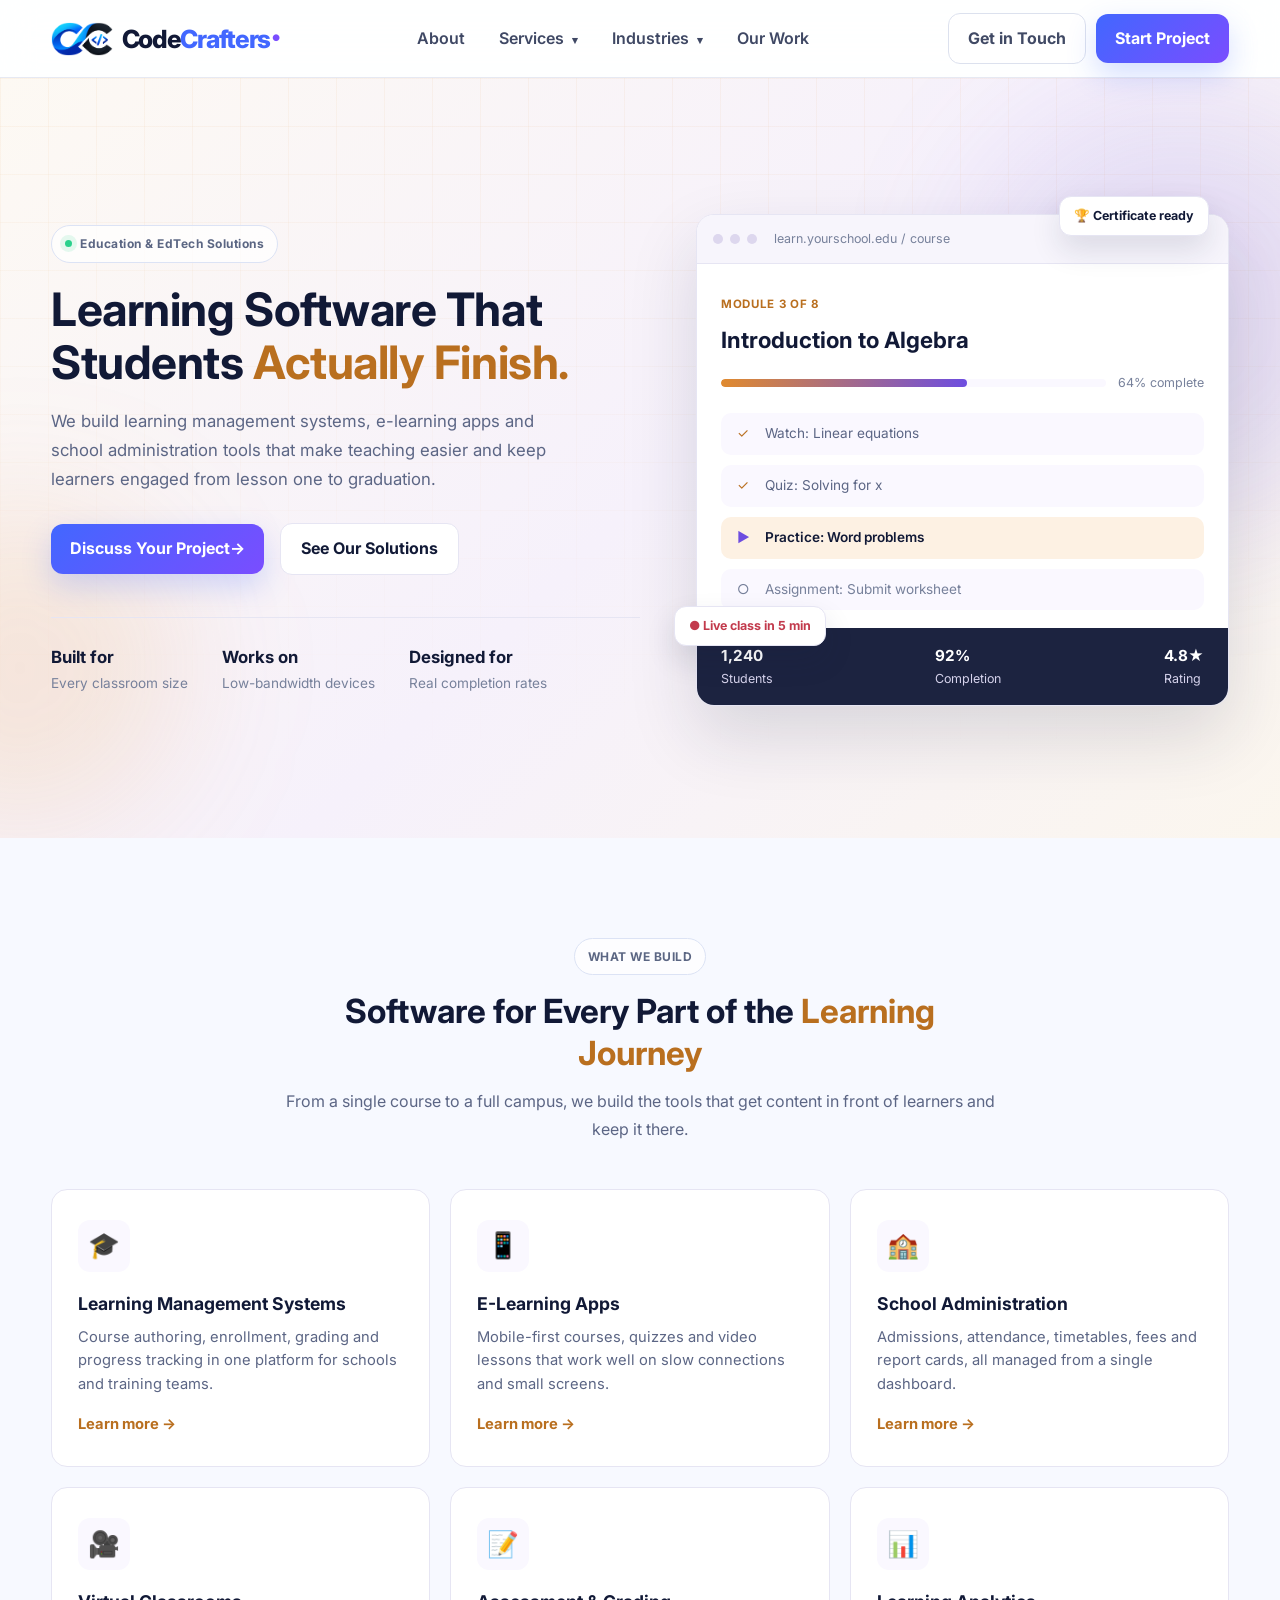
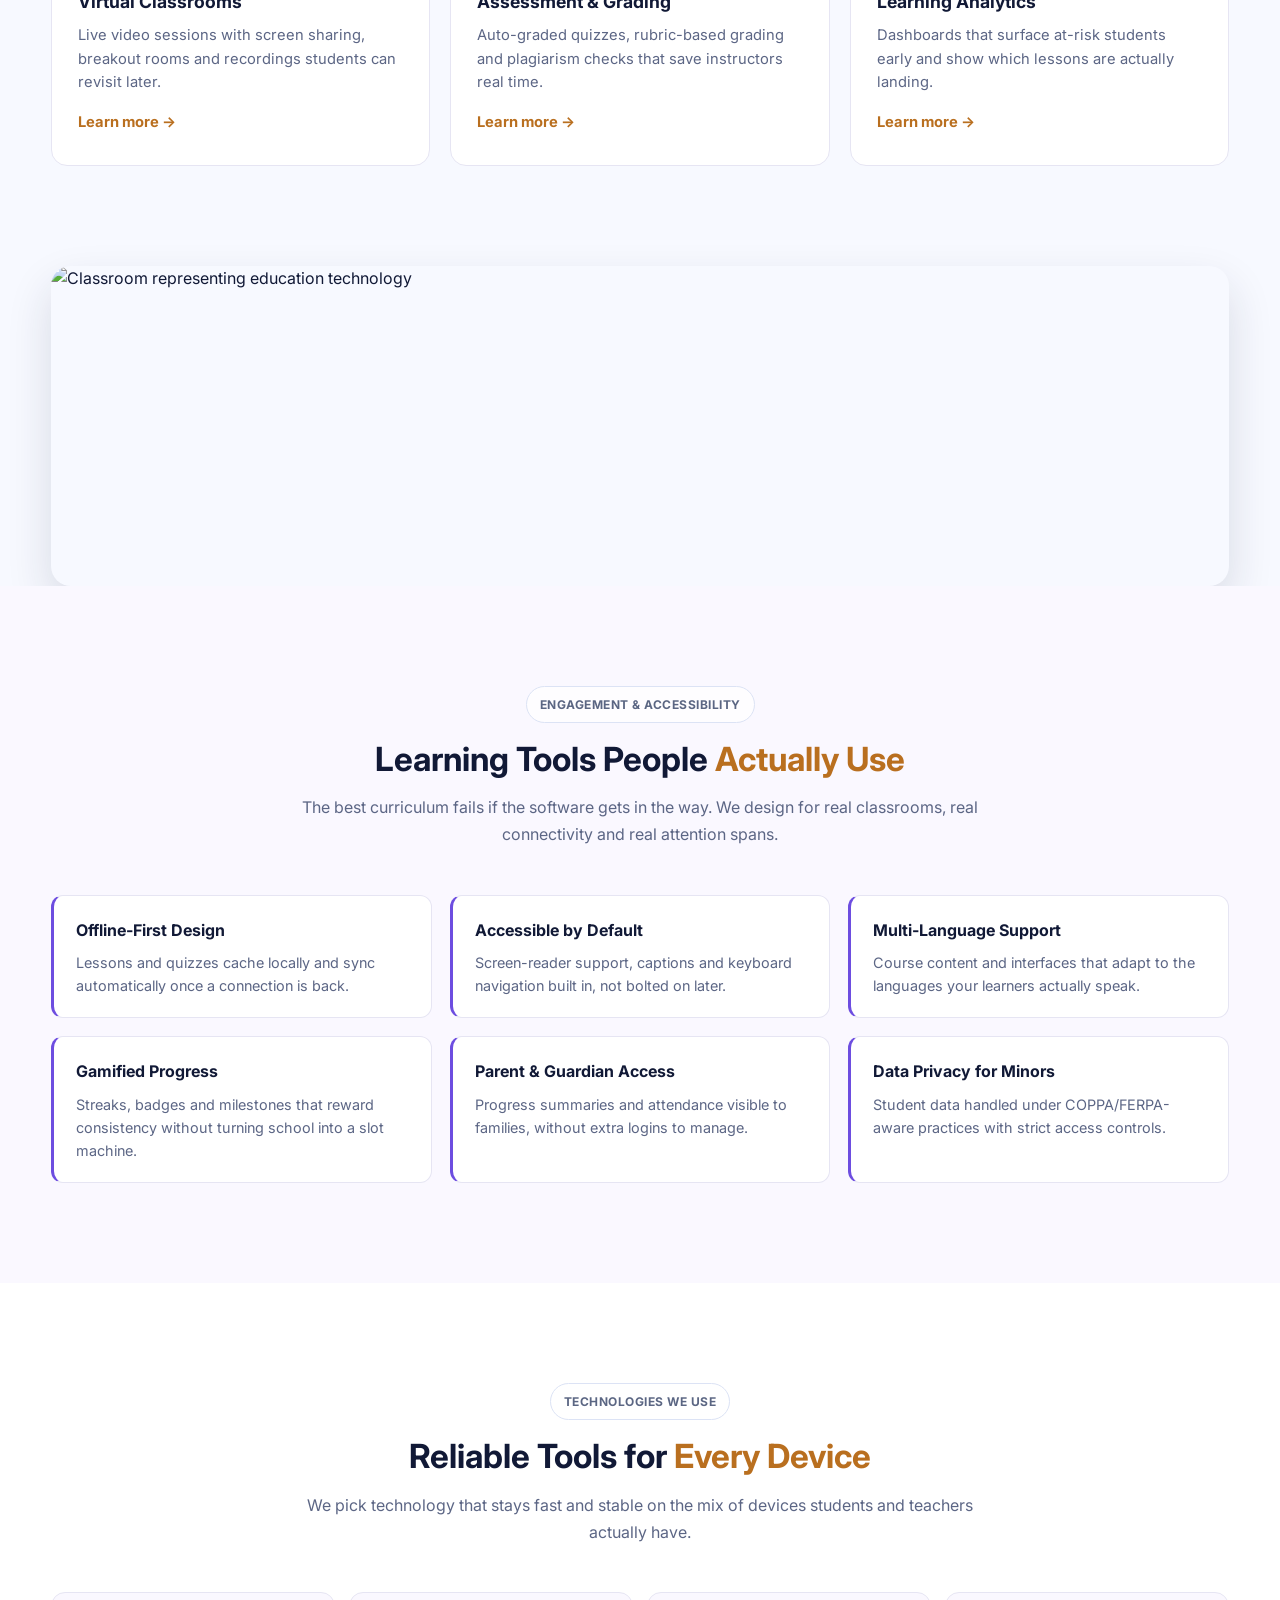
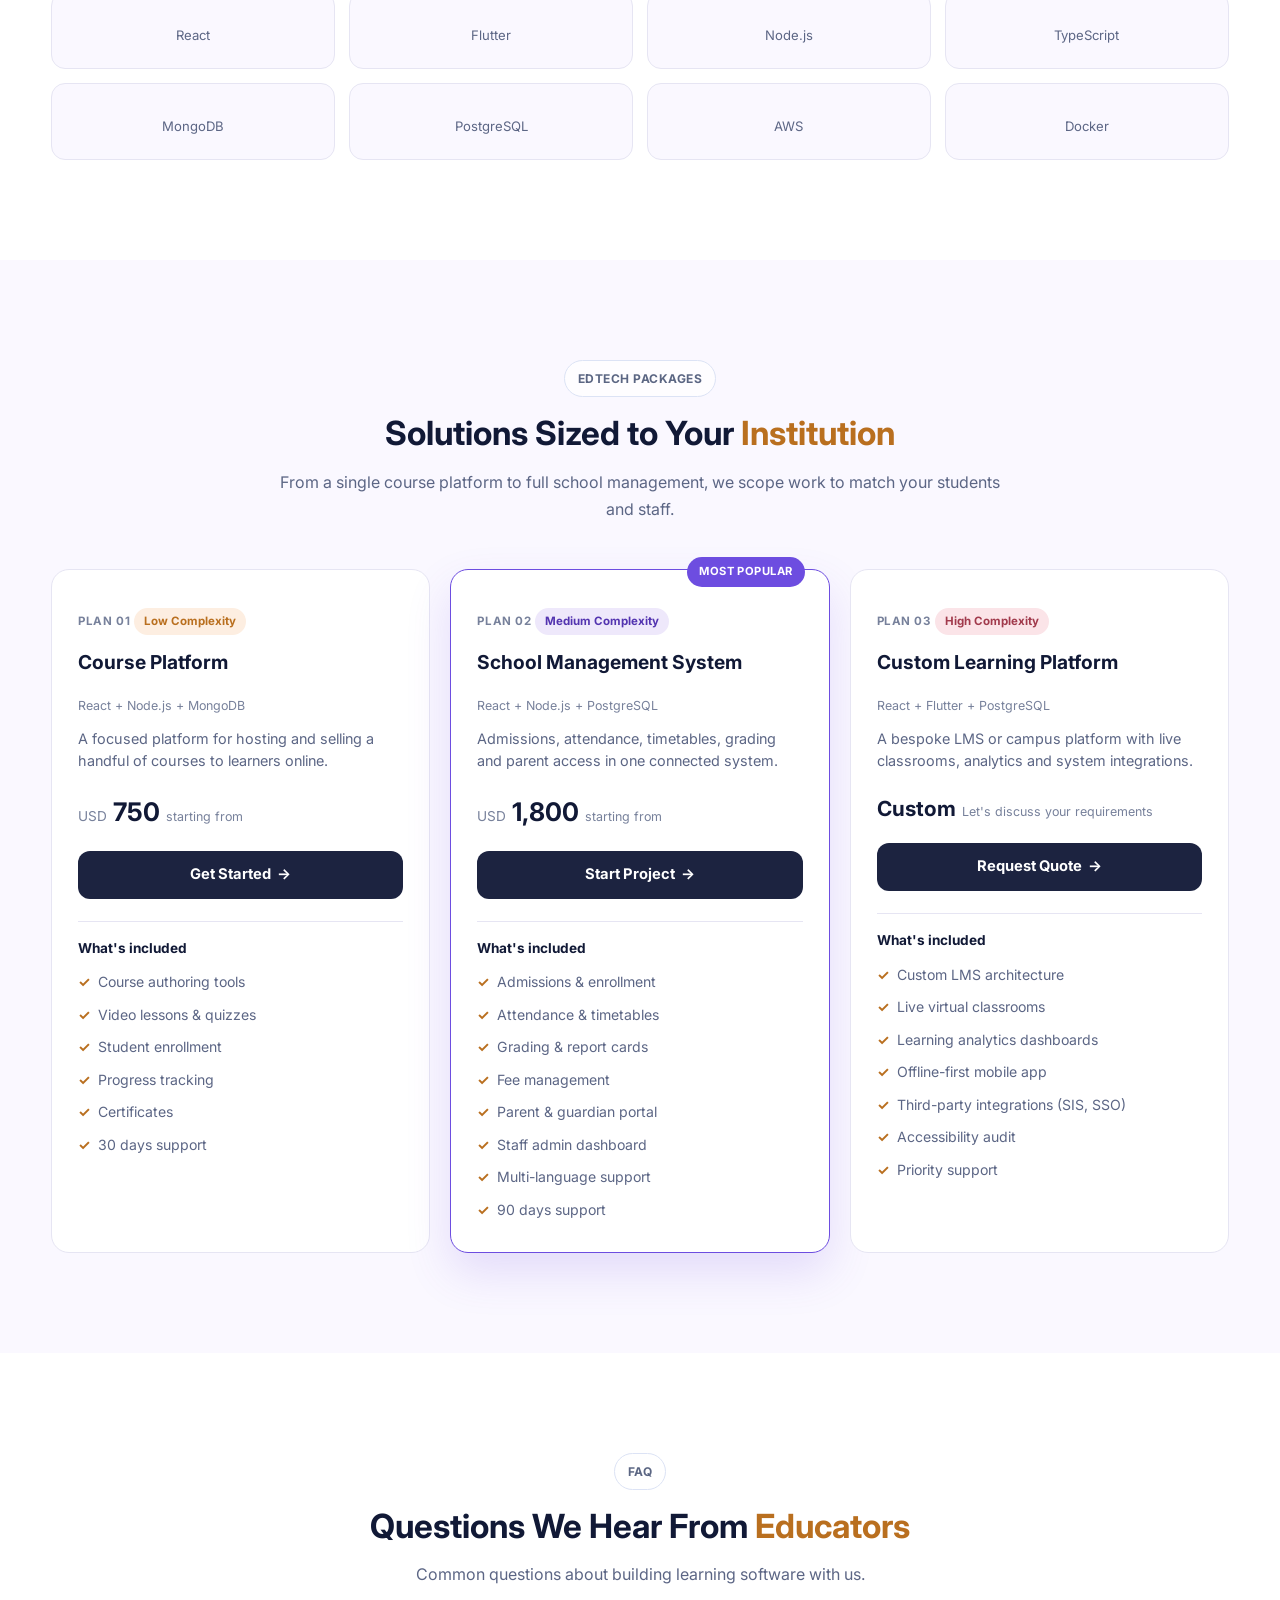
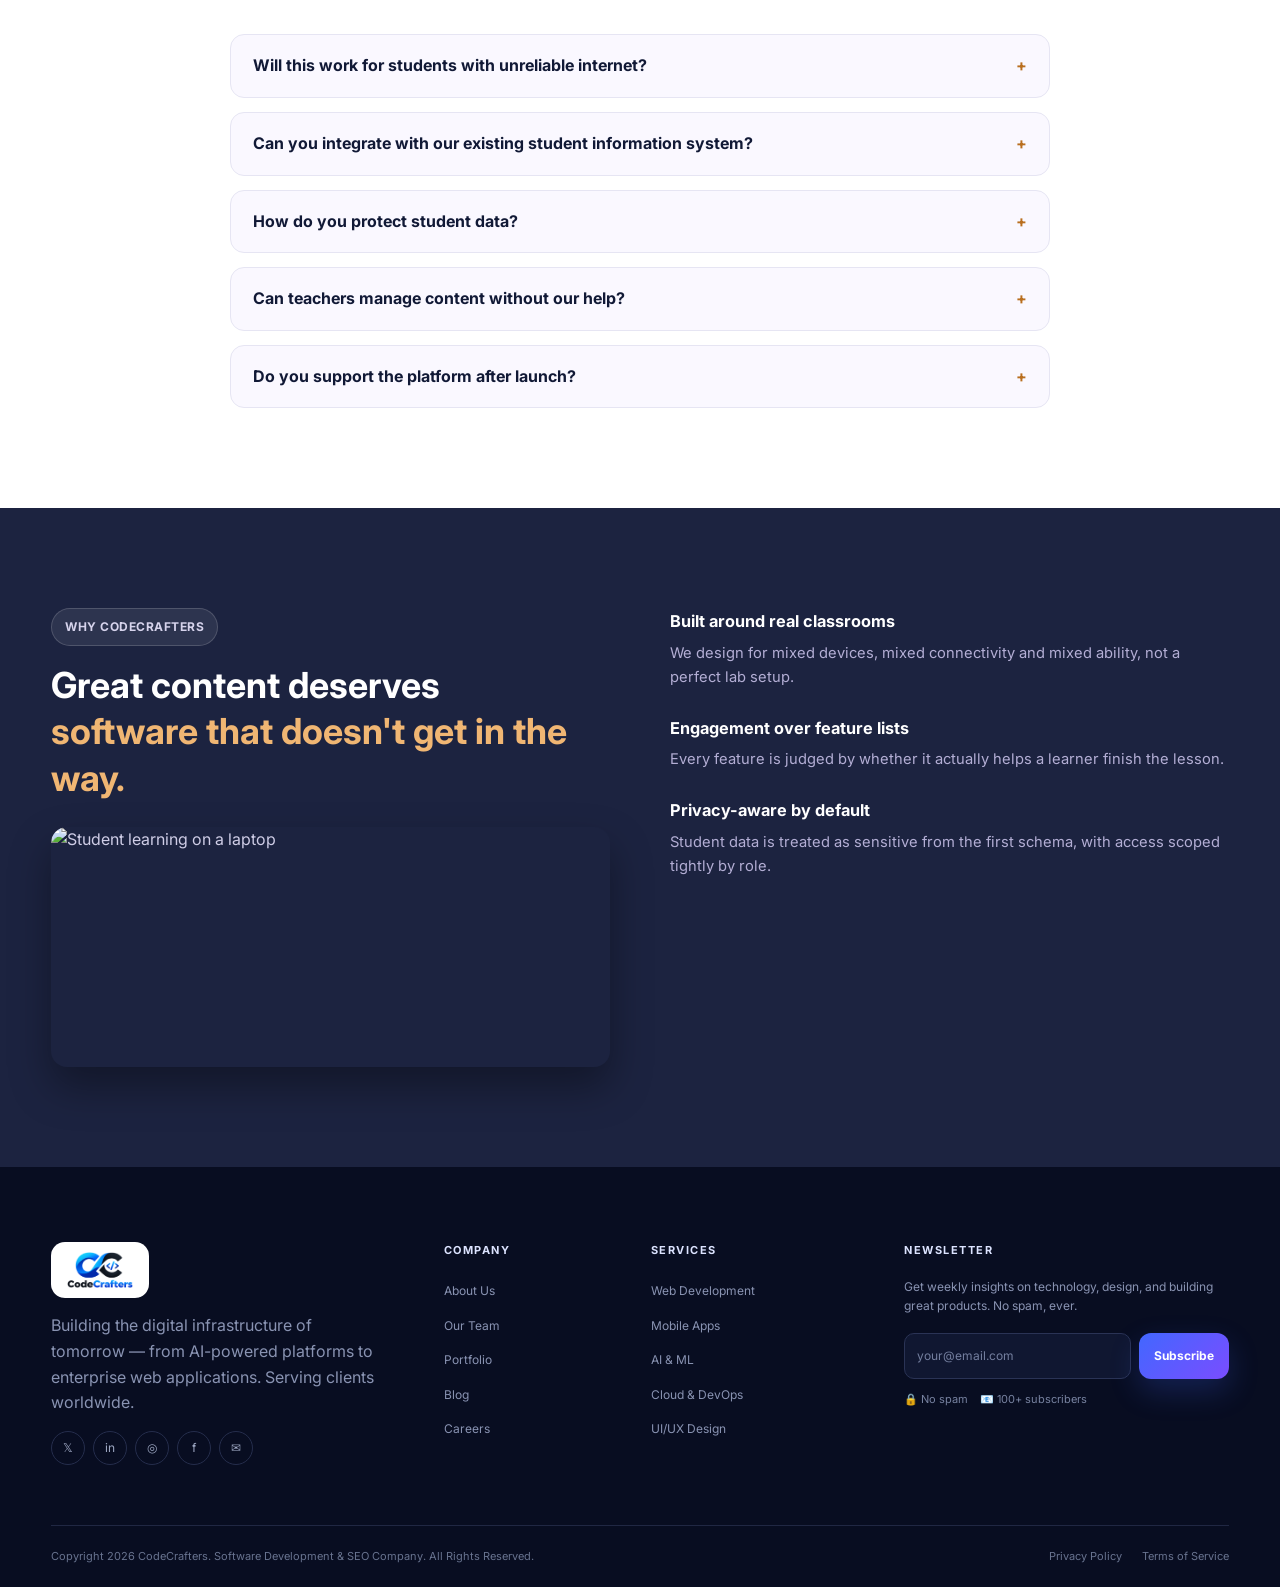
==== education.html @ 1715e545 "Initialize Project" ====
<!DOCTYPE html>
<html lang="en">
<head>
    <meta charset="UTF-8">
    <meta name="viewport" content="width=device-width, initial-scale=1.0">
    <meta name="description" content="EdTech and education software development — learning management systems, e-learning apps and school administration software.">
    <meta name="keywords" content="EdTech software development, e-learning app development, learning management system, school management software, virtual classroom software">
    <meta name="robots" content="index, follow, max-snippet:-1, max-image-preview:large, max-video-preview:-1">
    <link rel="canonical" href="https://codecrafters.gt.tc/education.html">
    <meta property="og:type" content="website">
    <meta property="og:site_name" content="CodeCrafters">
    <meta property="og:locale" content="en_US">
    <meta property="og:title" content="EdTech & Education Software Solutions | CodeCrafters">
    <meta property="og:description" content="EdTech and education software development — learning management systems, e-learning apps and school administration software.">
    <meta property="og:url" content="https://codecrafters.gt.tc/education.html">
    <meta property="og:image" content="https://codecrafters.gt.tc/img/logo.png">
    <meta name="twitter:card" content="summary_large_image">
    <meta name="twitter:title" content="EdTech & Education Software Solutions | CodeCrafters">
    <meta name="twitter:description" content="EdTech and education software development — learning management systems, e-learning apps and school administration software.">
    <meta name="twitter:image" content="https://codecrafters.gt.tc/img/logo.png">
    <title>EdTech & Education Software Solutions | CodeCrafters</title>
    <link rel="icon" type="image/png" href="img/favicon-32.png" sizes="32x32">
    <link rel="apple-touch-icon" href="img/favicon-192.png">
    <link rel="stylesheet" href="css/style.css">
    <link rel="stylesheet" href="css/education.css">
    <link rel="stylesheet" href="https://cdn.jsdelivr.net/npm/devicon@2.16.0/devicon.min.css">
    <script type="application/ld+json">
{
  "@context": "https://schema.org",
  "@type": "ProfessionalService",
  "@id": "https://codecrafters.gt.tc/#organization",
  "name": "CodeCrafters",
  "url": "https://codecrafters.gt.tc/",
  "logo": "https://codecrafters.gt.tc/img/logo.png",
  "image": "https://codecrafters.gt.tc/img/logo.png",
  "email": "hello@codecrafters.com",
  "description": "CodeCrafters is a software development, web design, mobile app development, and SEO company serving clients worldwide.",
  "priceRange": "$$",
  "areaServed": "Worldwide",
  "knowsAbout": [
    "Software Development",
    "Web Design and Development",
    "Website Maintenance",
    "Search Engine Optimization",
    "Mobile App Development",
    "Fintech Software",
    "EdTech Software",
    "Retail and E-Commerce Software",
    "Logistics Software"
  ]
}
    </script>
    <script type="application/ld+json">
{
  "@context": "https://schema.org",
  "@type": "Service",
  "serviceType": "Education Software Development",
  "provider": {
    "@id": "https://codecrafters.gt.tc/#organization"
  },
  "areaServed": "Worldwide",
  "name": "EdTech & Education Software Solutions",
  "description": "EdTech and education software development \u2014 learning management systems, e-learning apps and school administration software."
}
    </script>
    <script type="application/ld+json">
{
  "@context": "https://schema.org",
  "@type": "BreadcrumbList",
  "itemListElement": [
    {
      "@type": "ListItem",
      "position": 1,
      "name": "Home",
      "item": "https://codecrafters.gt.tc/"
    },
    {
      "@type": "ListItem",
      "position": 2,
      "name": "Industries",
      "item": "https://codecrafters.gt.tc/#industries"
    },
    {
      "@type": "ListItem",
      "position": 3,
      "name": "Education",
      "item": "https://codecrafters.gt.tc/education.html"
    }
  ]
}
    </script>
</head>
<body>

<div id="site-navbar" data-page="education"></div>

<main>
    <!-- =========================
         HERO
    ========================== -->
    <section class="edu-hero" id="education">
        <div class="edu-grid"></div>
        <div class="edu-glow edu-glow-one"></div>
        <div class="edu-glow edu-glow-two"></div>

        <div class="edu-hero-inner">
            <div class="edu-hero-copy">
                <div class="badge"><span class="dot"></span> Education & EdTech Solutions</div>
                <h1>Learning Software That Students <span>Actually Finish.</span></h1>
                <p>
                    We build learning management systems, e-learning apps and school
                    administration tools that make teaching easier and keep learners
                    engaged from lesson one to graduation.
                </p>

                <div class="edu-actions">
                    <a href="index.html#contact" class="cta-primary">Discuss Your Project <span>→</span></a>
                    <a href="#solutions" class="edu-outline">See Our Solutions</a>
                </div>

                <div class="edu-trust">
                    <div><strong>Built for</strong><span>Every classroom size</span></div>
                    <div><strong>Works on</strong><span>Low-bandwidth devices</span></div>
                    <div><strong>Designed for</strong><span>Real completion rates</span></div>
                </div>
            </div>

            <div class="course-wrap">
                <div class="course-window">
                    <div class="course-top">
                        <span></span><span></span><span></span>
                        <div class="course-url">learn.yourschool.edu / course</div>
                    </div>
                    <div class="course-body">
                        <div class="course-heading">
                            <small>MODULE 3 OF 8</small>
                            <h2>Introduction to Algebra</h2>
                        </div>
                        <div class="course-progress">
                            <div class="course-progress-bar"><span style="width: 64%;"></span></div>
                            <span class="course-progress-label">64% complete</span>
                        </div>
                        <div class="course-rows">
                            <div class="course-row done">
                                <span class="course-check">✓</span>
                                <span>Watch: Linear equations</span>
                            </div>
                            <div class="course-row done">
                                <span class="course-check">✓</span>
                                <span>Quiz: Solving for x</span>
                            </div>
                            <div class="course-row active">
                                <span class="course-check">▶</span>
                                <span>Practice: Word problems</span>
                            </div>
                            <div class="course-row">
                                <span class="course-check">○</span>
                                <span>Assignment: Submit worksheet</span>
                            </div>
                        </div>
                    </div>
                    <div class="course-stats">
                        <span><b>1,240</b> Students</span>
                        <span><b>92%</b> Completion</span>
                        <span><b>4.8★</b> Rating</span>
                    </div>
                </div>
                <div class="float-tag tag-badge">🏆 Certificate ready</div>
                <div class="float-tag tag-live">● Live class in 5 min</div>
            </div>
        </div>
    </section>

    <!-- =========================
         WHAT WE BUILD
    ========================== -->
    <section class="edu-section" id="solutions">
        <div class="container">
            <div class="edu-heading">
                <div class="badge">WHAT WE BUILD</div>
                <h2>Software for Every Part of the <span>Learning Journey</span></h2>
                <p>From a single course to a full campus, we build the tools that get content in front of learners and keep it there.</p>
            </div>

            <div class="edu-services">
                <article>
                    <div class="edu-icon">🎓</div>
                    <h3>Learning Management Systems</h3>
                    <p>Course authoring, enrollment, grading and progress tracking in one platform for schools and training teams.</p>
                    <a href="index.html#contact">Learn more →</a>
                </article>
                <article>
                    <div class="edu-icon">📱</div>
                    <h3>E-Learning Apps</h3>
                    <p>Mobile-first courses, quizzes and video lessons that work well on slow connections and small screens.</p>
                    <a href="index.html#contact">Learn more →</a>
                </article>
                <article>
                    <div class="edu-icon">🏫</div>
                    <h3>School Administration</h3>
                    <p>Admissions, attendance, timetables, fees and report cards, all managed from a single dashboard.</p>
                    <a href="index.html#contact">Learn more →</a>
                </article>
                <article>
                    <div class="edu-icon">🎥</div>
                    <h3>Virtual Classrooms</h3>
                    <p>Live video sessions with screen sharing, breakout rooms and recordings students can revisit later.</p>
                    <a href="index.html#contact">Learn more →</a>
                </article>
                <article>
                    <div class="edu-icon">📝</div>
                    <h3>Assessment & Grading</h3>
                    <p>Auto-graded quizzes, rubric-based grading and plagiarism checks that save instructors real time.</p>
                    <a href="index.html#contact">Learn more →</a>
                </article>
                <article>
                    <div class="edu-icon">📊</div>
                    <h3>Learning Analytics</h3>
                    <p>Dashboards that surface at-risk students early and show which lessons are actually landing.</p>
                    <a href="index.html#contact">Learn more →</a>
                </article>
            </div>
        </div>
    </section>

    <!-- =========================
         BANNER IMAGE
    ========================== -->
    <div class="edu-banner">
        <img
                src="https://images.unsplash.com/photo-1503676260728-1c00da094a0b?q=85&w=1600&auto=format&fit=crop"
                alt="Classroom representing education technology"
        >
    </div>

    <!-- =========================
         ENGAGEMENT & ACCESSIBILITY
    ========================== -->
    <section class="edu-section edu-access-section">
        <div class="container">
            <div class="edu-heading">
                <div class="badge">ENGAGEMENT & ACCESSIBILITY</div>
                <h2>Learning Tools People <span>Actually Use</span></h2>
                <p>The best curriculum fails if the software gets in the way. We design for real classrooms, real connectivity and real attention spans.</p>
            </div>

            <div class="edu-access-grid">
                <div class="edu-access-card">
                    <h4>Offline-First Design</h4>
                    <p>Lessons and quizzes cache locally and sync automatically once a connection is back.</p>
                </div>
                <div class="edu-access-card">
                    <h4>Accessible by Default</h4>
                    <p>Screen-reader support, captions and keyboard navigation built in, not bolted on later.</p>
                </div>
                <div class="edu-access-card">
                    <h4>Multi-Language Support</h4>
                    <p>Course content and interfaces that adapt to the languages your learners actually speak.</p>
                </div>
                <div class="edu-access-card">
                    <h4>Gamified Progress</h4>
                    <p>Streaks, badges and milestones that reward consistency without turning school into a slot machine.</p>
                </div>
                <div class="edu-access-card">
                    <h4>Parent & Guardian Access</h4>
                    <p>Progress summaries and attendance visible to families, without extra logins to manage.</p>
                </div>
                <div class="edu-access-card">
                    <h4>Data Privacy for Minors</h4>
                    <p>Student data handled under COPPA/FERPA-aware practices with strict access controls.</p>
                </div>
            </div>
        </div>
    </section>

    <!-- =========================
         TECH STACK
    ========================== -->
    <section class="edu-section edu-tech-stack">
        <div class="container">
            <div class="edu-heading">
                <div class="badge">TECHNOLOGIES WE USE</div>
                <h2>Reliable Tools for <span>Every Device</span></h2>
                <p>We pick technology that stays fast and stable on the mix of devices students and teachers actually have.</p>
            </div>

            <div class="edu-tech-logos">
                <div class="edu-tech-logo"><i class="devicon-react-original colored"></i><span>React</span></div>
                <div class="edu-tech-logo"><i class="devicon-flutter-plain colored"></i><span>Flutter</span></div>
                <div class="edu-tech-logo"><i class="devicon-nodejs-plain colored"></i><span>Node.js</span></div>
                <div class="edu-tech-logo"><i class="devicon-typescript-plain colored"></i><span>TypeScript</span></div>
                <div class="edu-tech-logo"><i class="devicon-mongodb-plain colored"></i><span>MongoDB</span></div>
                <div class="edu-tech-logo"><i class="devicon-postgresql-plain colored"></i><span>PostgreSQL</span></div>
                <div class="edu-tech-logo"><i class="devicon-amazonwebservices-plain-wordmark colored"></i><span>AWS</span></div>
                <div class="edu-tech-logo"><i class="devicon-docker-plain colored"></i><span>Docker</span></div>
            </div>
        </div>
    </section>

    <!-- =========================
         PRICING
    ========================== -->
    <section class="edu-pricing">
        <div class="container">
            <div class="edu-heading pricing-heading">
                <div class="badge">EDTECH PACKAGES</div>
                <h2>Solutions Sized to Your <span>Institution</span></h2>
                <p>From a single course platform to full school management, we scope work to match your students and staff.</p>
            </div>

            <div class="pricing-grid edu-pricing-grid">
                <!-- Plan 01 -->
                <article class="pricing-card">
                    <div class="pricing-top">
                        <span class="pricing-label">PLAN 01</span>
                        <span class="complexity-badge complexity-low">Low Complexity</span>
                        <h3>Course Platform</h3>
                        <div class="pricing-plan-logos">
                            <div class="pricing-plan-logo-icons">
                                <i class="devicon-react-original colored" aria-label="React"></i>
                                <i class="devicon-nodejs-plain colored" aria-label="Node.js"></i>
                                <i class="devicon-mongodb-plain colored" aria-label="MongoDB"></i>
                            </div>
                            <span class="pricing-plan-logo-label">React + Node.js + MongoDB</span>
                        </div>
                        <p>A focused platform for hosting and selling a handful of courses to learners online.</p>
                    </div>

                    <div class="price">
                        <span class="currency">USD</span>
                        <strong>750</strong>
                        <span class="price-note">starting from</span>
                    </div>

                    <a href="index.html#contact" class="pricing-btn">Get Started <span>→</span></a>
                    <div class="pricing-divider"></div>
                    <h4>What's included</h4>

                    <ul class="pricing-features">
                        <li><span>✓</span> Course authoring tools</li>
                        <li><span>✓</span> Video lessons & quizzes</li>
                        <li><span>✓</span> Student enrollment</li>
                        <li><span>✓</span> Progress tracking</li>
                        <li><span>✓</span> Certificates</li>
                        <li><span>✓</span> 30 days support</li>
                    </ul>
                </article>

                <!-- Plan 02 -->
                <article class="pricing-card pricing-featured">
                    <div class="popular-badge">MOST POPULAR</div>

                    <div class="pricing-top">
                        <span class="pricing-label">PLAN 02</span>
                        <span class="complexity-badge complexity-medium">Medium Complexity</span>
                        <h3>School Management System</h3>
                        <div class="pricing-plan-logos">
                            <div class="pricing-plan-logo-icons">
                                <i class="devicon-react-original colored" aria-label="React"></i>
                                <i class="devicon-nodejs-plain colored" aria-label="Node.js"></i>
                                <i class="devicon-postgresql-plain colored" aria-label="PostgreSQL"></i>
                            </div>
                            <span class="pricing-plan-logo-label">React + Node.js + PostgreSQL</span>
                        </div>
                        <p>Admissions, attendance, timetables, grading and parent access in one connected system.</p>
                    </div>

                    <div class="price">
                        <span class="currency">USD</span>
                        <strong>1,800</strong>
                        <span class="price-note">starting from</span>
                    </div>

                    <a href="index.html#contact" class="pricing-btn">Start Project <span>→</span></a>
                    <div class="pricing-divider"></div>
                    <h4>What's included</h4>

                    <ul class="pricing-features">
                        <li><span>✓</span> Admissions & enrollment</li>
                        <li><span>✓</span> Attendance & timetables</li>
                        <li><span>✓</span> Grading & report cards</li>
                        <li><span>✓</span> Fee management</li>
                        <li><span>✓</span> Parent & guardian portal</li>
                        <li><span>✓</span> Staff admin dashboard</li>
                        <li><span>✓</span> Multi-language support</li>
                        <li><span>✓</span> 90 days support</li>
                    </ul>
                </article>

                <!-- Plan 03 -->
                <article class="pricing-card">
                    <div class="pricing-top">
                        <span class="pricing-label">PLAN 03</span>
                        <span class="complexity-badge complexity-high">High Complexity</span>
                        <h3>Custom Learning Platform</h3>
                        <div class="pricing-plan-logos">
                            <div class="pricing-plan-logo-icons">
                                <i class="devicon-react-original colored" aria-label="React"></i>
                                <i class="devicon-flutter-plain colored" aria-label="Flutter"></i>
                                <i class="devicon-postgresql-plain colored" aria-label="PostgreSQL"></i>
                            </div>
                            <span class="pricing-plan-logo-label">React + Flutter + PostgreSQL</span>
                        </div>
                        <p>A bespoke LMS or campus platform with live classrooms, analytics and system integrations.</p>
                    </div>

                    <div class="price custom-price">
                        <strong>Custom</strong>
                        <span class="price-note">Let's discuss your requirements</span>
                    </div>

                    <a href="index.html#contact" class="pricing-btn">Request Quote <span>→</span></a>
                    <div class="pricing-divider"></div>
                    <h4>What's included</h4>

                    <ul class="pricing-features">
                        <li><span>✓</span> Custom LMS architecture</li>
                        <li><span>✓</span> Live virtual classrooms</li>
                        <li><span>✓</span> Learning analytics dashboards</li>
                        <li><span>✓</span> Offline-first mobile app</li>
                        <li><span>✓</span> Third-party integrations (SIS, SSO)</li>
                        <li><span>✓</span> Accessibility audit</li>
                        <li><span>✓</span> Priority support</li>
                    </ul>
                </article>
            </div>
        </div>
    </section>

    <!-- =========================
         FAQ
    ========================== -->
    <section class="edu-faq">
        <div class="container">
            <div class="edu-heading">
                <div class="badge">FAQ</div>
                <h2>Questions We Hear From <span>Educators</span></h2>
                <p>Common questions about building learning software with us.</p>
            </div>

            <div class="edu-faq-list">
                <details>
                    <summary>Will this work for students with unreliable internet?</summary>
                    <p>
                        Yes. We design lessons and quizzes to cache locally and sync once a connection returns,
                        and keep pages light so they load reasonably on slower networks and older devices.
                    </p>
                </details>

                <details>
                    <summary>Can you integrate with our existing student information system?</summary>
                    <p>
                        In most cases, yes. We can connect to existing SIS, SSO and payment providers so you are
                        not forced to migrate everything at once.
                    </p>
                </details>

                <details>
                    <summary>How do you protect student data?</summary>
                    <p>
                        Student records are handled with strict access controls and data-minimization practices
                        aligned with COPPA/FERPA-style expectations, and we scope exactly what each role can see.
                    </p>
                </details>

                <details>
                    <summary>Can teachers manage content without our help?</summary>
                    <p>
                        Yes. Course authoring, grading and reporting are built for non-technical staff, so your
                        team can update content and manage classes without filing a support ticket.
                    </p>
                </details>

                <details>
                    <summary>Do you support the platform after launch?</summary>
                    <p>
                        Yes. Every package includes a post-launch support window, and we offer ongoing
                        maintenance plans that cover new terms, feature requests and technical support.
                    </p>
                </details>
            </div>
        </div>
    </section>

    <!-- =========================
         WHY CODECRAFTERS
    ========================== -->
    <section class="edu-dark">
        <div class="container">
            <div class="edu-dark-grid">
                <div>
                    <div class="badge dark-badge">WHY CODECRAFTERS</div>
                    <h2>Great content deserves<br><span>software that doesn't get in the way.</span></h2>
                    <img
                            src="https://images.unsplash.com/photo-1522071820081-009f0129c71c?q=80&w=1200&auto=format&fit=crop"
                            alt="Student learning on a laptop"
                    >
                </div>

                <div class="edu-points">
                    <div>
                        <h4>Built around real classrooms</h4>
                        <p>We design for mixed devices, mixed connectivity and mixed ability, not a perfect lab setup.</p>
                    </div>
                    <div>
                        <h4>Engagement over feature lists</h4>
                        <p>Every feature is judged by whether it actually helps a learner finish the lesson.</p>
                    </div>
                    <div>
                        <h4>Privacy-aware by default</h4>
                        <p>Student data is treated as sensitive from the first schema, with access scoped tightly by role.</p>
                    </div>
                </div>
            </div>
        </div>
    </section>

</main>

<div id="site-footer" data-variant="compact" data-footer-class="edu-footer"></div>

<script src="js/components.js"></script>
<script src="js/prices-loader.js"></script>

</body>
</html>
---- css/style.css ----
@import url("https://fonts.googleapis.com/css2?family=Inter:wght@400;500;600;700;800&display=swap");

/* =========================
   ROOT VARIABLES
========================= */

:root {
    --bg: #f7f9ff;
    --surface: #ffffff;
    --text: #111936;
    --muted: #66708d;
    --line: #e4e8f3;
    --blue: #4267ff;
    --purple: #7a4dff;
    --cyan: #20cfff;
    --dark: #0b1028;
    --shadow: 0 20px 60px rgba(32, 50, 110, 0.1);
    --radius: 24px;
}

/* =========================
   RESET / GLOBAL
========================= */

* {
    box-sizing: border-box;
    margin: 0;
    padding: 0;
}

html {
    scroll-behavior: smooth;
}

body {
    overflow-x: hidden;
    background: var(--bg);
    color: var(--text);
    font-family: "Inter", Arial, sans-serif;
    line-height: 1.6;
}

body.menu-open {
    overflow: hidden;
}

a {
    color: inherit;
    text-decoration: none;
}

button,
input {
    font: inherit;
}

button {
    border: 0;
}

img {
    display: block;
    max-width: 100%;
}

.container {
    width: min(1180px, 92%);
    margin: 0 auto;
}

.section {
    padding: 110px 0;
}

.grad-text {
    background: linear-gradient(90deg, var(--blue), var(--purple), #19bfe9);
    -webkit-background-clip: text;
    background-clip: text;
    color: transparent;
}

/* =========================
   NAVBAR
========================= */

.navbar {
    position: sticky;
    top: 0;
    z-index: 1000;
    display: flex;
    align-items: center;
    justify-content: space-between;
    height: 78px;
    padding: 0 4%;
    border-bottom: 1px solid rgba(225, 229, 241, 0.8);
    background: transparent;
}

/* Blur lives on a pseudo-element, not on .navbar itself.
   backdrop-filter on .navbar would make it a containing block for any
   position:fixed descendant (the mobile drawer + its backdrop live inside
   <nav>), which breaks their full-screen positioning on mobile. */
.navbar::before {
    content: "";
    position: absolute;
    inset: 0;
    z-index: -1;
    background: rgba(255, 255, 255, 0.88);
    backdrop-filter: blur(18px);
}

.logo {
    display: inline-flex;
    align-items: center;
    white-space: nowrap;
    font-size: 25px;
    font-weight: 800;
    letter-spacing: -1.3px;
}

.logo-mark {
    display: block;
    height: 34px;
    width: auto;
    margin-right: 9px;
}

.logo-code {
    color: var(--text);
}

.logo-crafters {
    color: var(--blue);
}

.logo sup {
    margin-left: 2px;
    color: var(--purple);
    font-size: 9px;
}

/* Full-color lockup needs a light backdrop when placed on the dark footer */
.footer-logo {
    padding: 10px 16px;
    border-radius: 14px;
    background: #ffffff;
}

.footer-logo-img {
    display: block;
    height: 36px;
    width: auto;
}

.nav-links {
    display: flex;
    align-items: center;
    gap: 8px;
    list-style: none;
}

.nav-item {
    position: relative;
}

.nav-link-btn {
    display: block;
    padding: 10px 13px;
    border: 0;
    background: transparent;
    color: #3f4864;
    font-weight: 600;
    cursor: pointer;
}

.nav-link-btn:hover,
.nav-item.active > .nav-link-btn {
    color: var(--blue);
}

.nav-plain {
    display: block;
}

.caret {
    margin-left: 4px;
    font-size: 11px;
    transition: transform 0.2s ease;
}

.nav-item.open > .nav-link-btn .caret {
    transform: rotate(180deg);
}

/* Dropdown */

.dropdown-menu {
    position: absolute;
    top: 48px;
    left: 0;
    min-width: 190px;
    padding: 8px;
    visibility: hidden;
    border: 1px solid var(--line);
    border-radius: 14px;
    background: #ffffff;
    box-shadow: var(--shadow);
    opacity: 0;
    transform: translateY(7px);
    transition: 0.2s ease;
}

.nav-item.open .dropdown-menu {
    visibility: visible;
    opacity: 1;
    transform: translateY(0);
}

.dropdown-menu a {
    display: block;
    padding: 10px 12px;
    border-radius: 9px;
    color: #515a75;
    font-size: 14px;
}

.dropdown-menu a:hover {
    background: #f0f4ff;
    color: var(--blue);
}

/* Navbar buttons */

.nav-actions {
    display: flex;
    align-items: center;
    gap: 10px;
}

.btn-primary,
.btn-ghost,
.cta-primary,
.cta-final-primary,
.cta-final-ghost {
    display: inline-flex;
    align-items: center;
    justify-content: center;
    border-radius: 12px;
    padding: 12px 19px;
    font-weight: 700;
    transition: 0.25s ease;
    cursor: pointer;
}

.btn-primary,
.cta-primary,
.cta-final-primary {
    background: linear-gradient(135deg, var(--blue), var(--purple));
    color: #ffffff;
    box-shadow: 0 12px 30px rgba(66, 103, 255, 0.22);
}

.btn-primary:hover,
.cta-primary:hover,
.cta-final-primary:hover {
    box-shadow: 0 17px 34px rgba(66, 103, 255, 0.3);
    transform: translateY(-2px);
}

.btn-ghost,
.cta-final-ghost {
    border: 1px solid #dce1ee;
    background: #ffffff;
    color: #414a65;
}

.btn-ghost:hover,
.cta-final-ghost:hover {
    border-color: var(--blue);
    color: var(--blue);
}

/* Hamburger (4 dots → X) */

.mobile-menu-btn {
    display: none;
    position: relative;
    z-index: 1200;
    grid-template-columns: 1fr 1fr;
    gap: 3px;
    padding: 10px 13px;
    border: 0;
    border-radius: 10px;
    background: #eef2ff;
    cursor: pointer;
    transition: background 0.25s ease;
}

.mobile-menu-btn span {
    display: block;
    width: 5px;
    height: 5px;
    border-radius: 2px;
    background: var(--blue);
    transition: transform 0.3s ease, opacity 0.3s ease;
}

.mobile-menu-btn[aria-expanded="true"] {
    background: #e2e8ff;
}

.mobile-menu-btn[aria-expanded="true"] span {
    opacity: 0;
    transform: scale(0.4);
}

/* Draw an X on top of the hidden dots when open */
.mobile-menu-btn[aria-expanded="true"]::before,
.mobile-menu-btn[aria-expanded="true"]::after {
    position: absolute;
    top: 50%;
    left: 50%;
    width: 18px;
    height: 2px;
    border-radius: 2px;
    background: var(--blue);
    content: "";
}

.mobile-menu-btn[aria-expanded="true"]::before {
    transform: translate(-50%, -50%) rotate(45deg);
}

.mobile-menu-btn[aria-expanded="true"]::after {
    transform: translate(-50%, -50%) rotate(-45deg);
}

/* CTA items inside the drawer — hidden on desktop */
.nav-item-mobile-cta {
    display: none;
}

/* Backdrop for mobile drawer */
.mobile-menu-backdrop {
    display: none;
}

/* =========================
   HERO
========================= */

.hero {
    position: relative;
    display: flex;
    align-items: center;
    min-height: calc(100vh - 78px);
    overflow: hidden;
    background: radial-gradient(
            circle at 75% 45%,
            #eef4ff 0,
            #f7f9ff 38%,
            #ffffff 75%
    );
}

.hero-grid-bg {
    position: absolute;
    inset: 0;
    background-image:
            linear-gradient(rgba(79, 103, 180, 0.07) 1px, transparent 1px),
            linear-gradient(90deg, rgba(79, 103, 180, 0.07) 1px, transparent 1px);
    background-size: 45px 45px;
    opacity: 0.4;
    mask-image: linear-gradient(
            to right,
            transparent,
            #000000 35%,
            #000000 85%,
            transparent
    );
}

.hero-glow {
    position: absolute;
    border-radius: 50%;
    filter: blur(70px);
    pointer-events: none;
}

.hero-glow-one {
    top: 15%;
    right: 20%;
    width: 350px;
    height: 350px;
    background: rgba(81, 102, 255, 0.15);
}

.hero-glow-two {
    bottom: 10%;
    left: 5%;
    width: 260px;
    height: 260px;
    background: rgba(30, 204, 238, 0.1);
}

.hero-inner {
    position: relative;
    z-index: 2;
    display: grid;
    grid-template-columns: 48% 52%;
    align-items: center;
    gap: 10px;
    width: min(1240px, 92%);
    margin: 0 auto;
    padding: 70px 0;
}

.badge {
    display: inline-flex;
    align-items: center;
    gap: 8px;
    padding: 8px 13px;
    border: 1px solid #dce3f5;
    border-radius: 999px;
    background: rgba(255, 255, 255, 0.75);
    color: #5b6683;
    font-size: 12px;
    font-weight: 700;
    letter-spacing: 0.5px;
}

.dot {
    width: 7px;
    height: 7px;
    border-radius: 50%;
    background: #2bd18c;
    box-shadow: 0 0 0 5px rgba(43, 209, 140, 0.12);
}

.headline {
    margin: 25px 0 20px;
    font-size: clamp(25px, 5.3vw, 57px);
    font-weight: 800;
    line-height: 1.03;
    letter-spacing: -3.5px;
}

.accent {
    display: inline-block;
    min-height: 1.08em;
    color: var(--blue);
}

.cursor-bar {
    display: inline-block;
    width: 4px;
    height: 0.85em;
    margin-left: 5px;
    background: var(--purple);
    vertical-align: -2px;
    animation: blink 0.8s infinite;
}

.subtext {
    max-width: 640px;
    color: var(--muted);
    font-size: 17px;
    line-height: 1.8;
}

.cta-row {
    display: flex;
    align-items: center;
    gap: 14px;
    margin-top: 30px;
}

.arrow {
    margin-left: 8px;
    font-size: 20px;
}

.watch-btn {
    display: inline-flex;
    align-items: center;
    gap: 10px;
    padding: 12px 16px;
    color: #49526e;
    font-weight: 700;
}

.play-circle {
    display: grid;
    width: 37px;
    height: 37px;
    place-items: center;
    border: 1px solid #dce2f0;
    border-radius: 50%;
    background: #ffffff;
    color: var(--blue);
    font-size: 11px;
}

.stats-strip {
    display: flex;
    align-items: center;
    gap: 25px;
    margin-top: 48px;
}

.stat-num {
    font-size: 25px;
    font-weight: 800;
}

.stat-desc {
    margin-top: 1px;
    color: #7a839c;
    font-size: 12px;
}

.stat-divider {
    width: 1px;
    height: 40px;
    background: #dfe4ef;
}

/* Hero illustration */

.hero-visual {
    position: relative;
    display: flex;
    align-items: center;
    justify-content: center;
    min-height: 600px;
}

.hero-gif-style {
    position: relative;
    z-index: 3;
    width: min(650px, 100%);
    filter: drop-shadow(0 28px 40px rgba(40, 63, 160, 0.18));
    animation: heroFloat 5s ease-in-out infinite;
}

.visual-orbit {
    position: absolute;
    z-index: 1;
    border: 1px solid rgba(66, 103, 255, 0.16);
    border-radius: 50%;
}

.orbit-one {
    width: 520px;
    height: 300px;
    transform: rotate(-18deg);
    animation: orbit 12s linear infinite;
}

.orbit-two {
    width: 430px;
    height: 240px;
    transform: rotate(22deg);
    animation: orbitReverse 15s linear infinite;
}

.floating-chip {
    position: absolute;
    z-index: 4;
    display: grid;
    width: 58px;
    height: 58px;
    place-items: center;
    border: 1px solid rgba(80, 104, 210, 0.18);
    border-radius: 17px;
    background: rgba(255, 255, 255, 0.9);
    box-shadow: 0 15px 35px rgba(45, 65, 130, 0.14);
    color: var(--blue);
    font-weight: 800;
    backdrop-filter: blur(12px);
    animation: chipFloat 4s ease-in-out infinite;
}

.chip-code {
    top: 14%;
    left: 7%;
    font-size: 18px;
}

.chip-ai {
    top: 10%;
    right: 8%;
    color: var(--purple);
    animation-delay: 1s;
}

.chip-cloud {
    bottom: 22%;
    left: 4%;
    color: #21aeea;
    font-size: 25px;
    animation-delay: 1.8s;
}

.chip-mobile {
    right: 4%;
    bottom: 18%;
    font-size: 25px;
    animation-delay: 2.5s;
}

.chip-db {
    top: 43%;
    right: 17%;
    color: #5368de;
    animation-delay: 0.5s;
}

/* =========================
   ABOUT
========================= */

.about {
    background: #ffffff;
}

.about-inner {
    display: grid;
    grid-template-columns: 1fr 1fr;
    align-items: center;
    gap: 85px;
}

.about-visual {
    position: relative;
    min-height: 520px;
}

.about-img-main {
    position: relative;
    width: 78%;
    height: 430px;
    overflow: hidden;
    border-radius: 28px;
    box-shadow: var(--shadow);
}

.about-img-main img,
.about-img-small img {
    width: 100%;
    height: 100%;
    object-fit: cover;
}

.about-img-small {
    position: absolute;
    right: 0;
    bottom: 0;
    width: 42%;
    height: 220px;
    overflow: hidden;
    border: 10px solid #ffffff;
    border-radius: 25px;
    box-shadow: var(--shadow);
}

.exp-badge {
    position: absolute;
    bottom: 25px;
    left: 25px;
    display: flex;
    align-items: center;
    gap: 12px;
    padding: 15px 20px;
    border-radius: 16px;
    background: rgba(11, 16, 40, 0.88);
    color: #ffffff;
}

.exp-num {
    color: #65d7ff;
    font-size: 28px;
    font-weight: 800;
}

.exp-label {
    color: #dce5ff;
    font-size: 11px;
    line-height: 1.3;
}

.about-heading,
.services-heading,
.tech-heading,
.customers-heading,
.process-heading,
.testimonials-heading {
    margin: 18px 0;
    font-size: clamp(34px, 4vw, 52px);
    line-height: 1.12;
    letter-spacing: -2px;
}

.about-text {
    margin-bottom: 25px;
    color: var(--muted);
}

.feature-list {
    display: grid;
    gap: 17px;
    list-style: none;
}

.feature-list li {
    display: flex;
    gap: 14px;
    color: #65708b;
    font-size: 14px;
}

.feature-list strong {
    display: block;
    margin-bottom: 2px;
    color: var(--text);
}

.feature-icon {
    display: grid;
    flex: none;
    width: 42px;
    height: 42px;
    place-items: center;
    border-radius: 13px;
    background: #eef3ff;
}

.about-cta-row {
    display: flex;
    gap: 12px;
    margin-top: 28px;
}

/* =========================
   SERVICES
========================= */

.services {
    background: #f7f9ff;
}

.services-head {
    display: flex;
    align-items: end;
    justify-content: space-between;
    gap: 30px;
    margin-bottom: 45px;
}

.services-intro {
    max-width: 450px;
    color: var(--muted);
    font-size: 14px;
}

.view-all-link,
.learn-more {
    display: inline-block;
    margin-top: 12px;
    color: var(--blue);
    font-weight: 700;
}

.services-grid {
    display: grid;
    grid-template-columns: repeat(3, 1fr);
    gap: 18px;
}

.service-card {
    min-height: 310px;
    padding: 28px;
    border: 1px solid var(--line);
    border-radius: 22px;
    background: #ffffff;
    box-shadow: 0 5px 20px rgba(40, 55, 100, 0.03);
    transition: 0.3s ease;
}

.service-card:hover {
    border-color: #cfd8ff;
    box-shadow: var(--shadow);
    transform: translateY(-7px);
}

.service-icon {
    display: grid;
    width: 58px;
    height: 58px;
    place-items: center;
    margin-bottom: 22px;
    border-radius: 17px;
    font-size: 28px;
}

.icon-indigo {
    background: #edf0ff;
}

.icon-blue {
    background: #eaf5ff;
}

.icon-teal {
    background: #e8fbf8;
}

.icon-sky {
    background: #edf8ff;
}

.icon-purple {
    background: #f3edff;
}

.icon-orange {
    background: #fff3e7;
}

.service-card h3 {
    margin-bottom: 9px;
    font-size: 19px;
}

.service-card p {
    color: var(--muted);
    font-size: 13px;
}

.tag-row {
    display: flex;
    flex-wrap: wrap;
    gap: 7px;
    margin-top: 20px;
}

.tag {
    padding: 5px 9px;
    border-radius: 8px;
    background: #f1f4fa;
    color: #66718b;
    font-size: 10px;
    font-weight: 700;
}

/* =========================
   INDUSTRY EXPERTISE
========================= */

.industries {
    padding: 76px 0 82px;
    background: #f8f8ff;
}

.industries-inner {
    width: min(780px, 92%);
    margin: 0 auto;
}

.industry-section-head {
    margin-bottom: 48px;
}

.industry-eyebrow {
    display: block;
    margin-bottom: 9px;
    color: #4d91e9;
    font-size: 12px;
    font-weight: 700;
    letter-spacing: 0.1px;
    text-transform: uppercase;
}

.industries-heading {
    margin: 0;
    color: #111111;
    font-size: clamp(25px, 3.5vw, 29px);
    font-weight: 700;
    line-height: 1.25;
    letter-spacing: -0.8px;
}

.industries-grid {
    display: grid;
    grid-template-columns: repeat(4, 1fr);
    gap: 15px;
}

.industry-card {
    position: relative;
    display: block;
    height: 447px;
    overflow: hidden;
    border-radius: 17px;
    background: #d8dce5;
    isolation: isolate;
    transition:
            transform 0.35s ease,
            box-shadow 0.35s ease;
}

.industry-card img {
    position: absolute;
    inset: 0;
    width: 100%;
    max-width: none;
    height: 100%;
    object-fit: cover;
    object-position: center;
    transition: transform 0.55s ease;
}

.industry-card:hover {
    box-shadow: 0 18px 35px rgba(24, 49, 103, 0.17);
    transform: translateY(-7px);
}

.industry-card:hover img {
    transform: scale(1.07);
}

.industry-image-overlay {
    position: absolute;
    z-index: 1;
    inset: 0;
    background: linear-gradient(
            to top,
            rgba(0, 0, 0, 0.42) 0%,
            rgba(0, 0, 0, 0.14) 29%,
            rgba(0, 0, 0, 0.02) 56%,
            transparent 78%
    );
}

.industry-card-footer {
    position: absolute;
    right: 0;
    bottom: 14px;
    left: 0;
    z-index: 2;
    padding: 0 14px;
}

.industry-action {
    display: inline-flex;
    align-items: center;
    justify-content: space-between;
    min-width: 82px;
    min-height: 27px;
    padding: 7px 10px 7px 11px;
    border-radius: 4px;
    background: #3b8def;
    box-shadow: 0 4px 12px rgba(29, 103, 204, 0.28);
    color: #ffffff;
    font-size: 10px;
    font-weight: 500;
    line-height: 1;
    transition:
            background 0.25s ease,
            transform 0.25s ease;
}

.industry-arrow {
    margin-left: 8px;
    font-size: 14px;
    font-weight: 600;
    line-height: 1;
    transition: transform 0.25s ease;
}

.industry-card:hover .industry-action {
    background: #2379dc;
    transform: translateY(-2px);
}

.industry-card:hover .industry-arrow {
    transform: translateX(3px);
}

.industry-finance img {
    object-position: 52% center;
}

.industry-education img {
    object-position: center;
}

.industry-retail img {
    object-position: 58% center;
}

.industry-logistics img {
    object-position: center;
}

/* =========================
   TECHNOLOGY STACK
========================= */

.tech-stack {
    background: #ffffff;
}

.section-head-center {
    position: relative;
    top: 20px;
    max-width: 760px;
    margin: 0 auto 48px;
    text-align: center;
}

.tech-grid {
    display: grid;
    grid-template-columns: repeat(8, 1fr);
    gap: 13px;
}

.tech-card {
    display: flex;
    flex-direction: column;
    align-items: center;
    justify-content: center;
    min-height: 145px;
    gap: 10px;
    border: 1px solid var(--line);
    border-radius: 17px;
    background: #ffffff;
    transition: 0.25s ease;
}

.tech-card:hover {
    border-color: #cdd7ff;
    box-shadow: var(--shadow);
    transform: translateY(-5px);
}

.tech-card img {
    width: 62px;
    height: 62px;
    object-fit: contain;
}

.tech-name {
    color: #59637d;
    font-size: 12px;
    font-weight: 700;
}

/* =========================
   CUSTOMERS
========================= */

.customers {
    padding-bottom: 85px;
    background: #f7f9ff;
}

.logo-marquee {
    margin-top: 100px;
    height: 160px;
    overflow: hidden;
}

.logo-track {
    display: flex;
    align-items: center;
    width: max-content;
    gap: 55px;
    animation: marquee 25s linear infinite;
}

.client-logo {
    display: flex;
    align-items: center;
    justify-content: center;
    gap: 10px;
    min-width: 160px;
    height: 85px;
    color: #5d6680;
    opacity: 0.75;
    transition: opacity 0.25s ease;
}

.client-logo:hover {
    opacity: 1;
}

.client-icon {
    width: 200px;
    height: 100px;
    object-fit: contain;
}

.client-company {
    color: var(--blue);
    font-size: 19px;
    font-weight: 800;
    letter-spacing: -0.5px;
    white-space: nowrap;
}

/* Pause the slider while the user is hovering over it */
.logo-marquee:hover .logo-track {
    animation-play-state: paused;
}

/* =========================
   PROCESS
========================= */

.process {
    background: #ffffff;
}

.process-sub {
    color: var(--muted);
    font-size: 14px;
}

.steps-row {
    display: grid;
    grid-template-columns: repeat(4, 1fr);
    gap: 18px;
    margin-top: 50px;
}

.step {
    position: relative;
    padding: 30px;
    border: 1px solid var(--line);
    border-radius: 20px;
    background: #ffffff;
}

.step-num {
    margin-bottom: 35px;
    color: var(--blue);
    font-size: 14px;
    font-weight: 800;
}

.step h3 {
    margin-bottom: 10px;
    font-size: 18px;
}

.step p {
    color: var(--muted);
    font-size: 13px;
}

/* =========================
   STATS BAND
========================= */

.stats-band {
    padding: 55px 0;
    background: linear-gradient(120deg, #0b1230, #121d52, #11153c);
    color: #ffffff;
}

.stats-band-inner {
    display: grid;
    grid-template-columns: 1fr auto 1fr auto 1fr auto 1fr;
    align-items: center;
}

.band-stat {
    text-align: center;
}

.band-icon {
    margin-bottom: 5px;
    font-size: 25px;
}

.band-num {
    font-size: 32px;
    font-weight: 800;
}

.band-label {
    color: #b5c0e2;
    font-size: 11px;
}

.band-divider {
    width: 1px;
    height: 65px;
    background: rgba(255, 255, 255, 0.15);
}

/* =========================
   TESTIMONIALS
========================= */

.testimonials {
    background: #f7f9ff;
}

.testimonial-row {
    display: grid;
    grid-template-columns: repeat(3, 1fr);
    gap: 18px;
}

.testimonial-card {
    padding: 30px;
    border: 1px solid var(--line);
    border-radius: 22px;
    background: #ffffff;
    box-shadow: 0 8px 25px rgba(30, 45, 90, 0.04);
}

.quote-mark {
    color: #dce4ff;
    font-size: 48px;
    line-height: 0.7;
}

.stars {
    margin: 14px 0;
    color: #ffb42e;
    letter-spacing: 2px;
}

.testimonial-text {
    min-height: 105px;
    color: #5d6781;
    font-size: 14px;
}

.testimonial-person {
    display: flex;
    align-items: center;
    gap: 12px;
    margin-top: 20px;
}

.person-avatar {
    display: flex;
    align-items: center;
    justify-content: center;
    width: 42px;
    height: 42px;
    border-radius: 50%;
    flex-shrink: 0;
    font-size: 13px;
    font-weight: 800;
    letter-spacing: 0.5px;
    background: #ffffff;
    border: 2px solid currentColor;
}

.avatar-blue {
    color: #3B6FE0;
}

.avatar-orange {
    color: #E0733B;
}

.avatar-green {
    color: #22B07D;
}

.person-name {
    font-size: 13px;
    font-weight: 700;
}

.person-role {
    color: #8a92a7;
    font-size: 11px;
}

.dots-row {
    display: flex;
    align-items: center;
    justify-content: center;
    gap: 8px;
    margin-top: 30px;
}

.dot-page {
    width: 8px;
    height: 8px;
    border-radius: 50%;
    background: #d7deef;
    cursor: pointer;
    transition: 0.2s ease;
}

.dot-page.active {
    width: 22px;
    border-radius: 5px;
    background: var(--blue);
}

/* =========================
   TEAM
========================= */

.team {
    background: #ffffff;
}

.team-sub {
    margin-top: 14px;
    color: var(--muted);
    font-size: 15px;
}

.team-row {
    display: grid;
    grid-template-columns: repeat(2, 1fr);
    gap: 24px;
}

.team-card {
    display: flex;
    gap: 24px;
    padding: 32px;
    border: 1px solid var(--line);
    border-radius: var(--radius);
    background: #ffffff;
    box-shadow: 0 8px 25px rgba(30, 45, 90, 0.04);
    transition: 0.25s ease;
}

.team-card:hover {
    border-color: #cdd7ff;
    box-shadow: var(--shadow);
    transform: translateY(-5px);
}

.team-card-photo {
    flex-shrink: 0;
    width: 96px;
    height: 96px;
}

.team-card-photo img {
    width: 100%;
    height: 100%;
    border-radius: 20px;
    object-fit: cover;
}

.team-card-name {
    font-size: 19px;
    font-weight: 800;
}

.team-card-role {
    margin-top: 2px;
    color: var(--blue);
    font-size: 13px;
    font-weight: 700;
}

.team-card-bio {
    margin-top: 14px;
    color: #5d6781;
    font-size: 14px;
    line-height: 1.65;
}

.team-card-tags {
    display: flex;
    flex-wrap: wrap;
    gap: 8px;
    margin-top: 16px;
}

.team-tag {
    padding: 5px 12px;
    border-radius: 999px;
    background: #f0f3ff;
    color: var(--blue);
    font-size: 11px;
    font-weight: 700;
}

/* =========================
   FINAL CTA
========================= */

/* =========================
   GET IN TOUCH
========================= */

.contact-badge {
    margin-bottom: 4px;
}

.contact-heading {
    margin: 22px 0 18px;
    font-size: clamp(30px, 4.2vw, 46px);
    line-height: 1.15;
    letter-spacing: -1.2px;
}

.contact-sub {
    color: var(--muted);
    font-size: 14px;
}

.contact-grid {
    display: grid;
    grid-template-columns: 0.85fr 1.15fr;
    gap: 30px;
}

.contact-info-item {
    display: flex;
    align-items: flex-start;
    gap: 16px;
}

.contact-info-icon {
    display: grid;
    flex-shrink: 0;
    width: 46px;
    height: 46px;
    place-items: center;
    border-radius: 14px;
    background: rgba(255, 255, 255, 0.08);
    font-size: 18px;
}

.contact-info-text h4 {
    margin-bottom: 4px;
    font-size: 13px;
    color: #dce3ff;
}

.contact-info-text a,
.contact-info-text p {
    color: #b7c1df;
    font-size: 13px;
}

.contact-info-text a:hover {
    color: #ffffff;
}

.contact-social {
    display: flex;
    align-items: center;
    justify-content: space-between;
    margin-top: 8px;
    padding-top: 22px;
    border-top: 1px solid rgba(255, 255, 255, 0.1);
}

.contact-social span {
    color: #b7c1df;
    font-size: 12px;
    font-weight: 700;
    letter-spacing: 0.5px;
}

.contact-form {
    display: grid;
    gap: 18px;
    padding: 34px;
    border: 1px solid var(--line);
    border-radius: var(--radius);
    background: #ffffff;
    box-shadow: var(--shadow);
}

.contact-form-row {
    display: grid;
    grid-template-columns: 1fr 1fr;
    gap: 18px;
}

.contact-field {
    display: grid;
    gap: 8px;
}

.contact-field label {
    color: var(--text);
    font-size: 12px;
    font-weight: 700;
    letter-spacing: 0.3px;
}

.contact-field input,
.contact-field textarea {
    width: 100%;
    padding: 13px 15px;
    border: 1px solid var(--line);
    border-radius: 12px;
    outline: none;
    background: var(--bg);
    color: var(--text);
    font-family: inherit;
    font-size: 13px;
    transition: 0.2s ease;
}

.contact-field textarea {
    resize: vertical;
}

.contact-field input::placeholder,
.contact-field textarea::placeholder {
    color: #9aa3bf;
}

.contact-field input:focus,
.contact-field textarea:focus {
    border-color: var(--blue);
    box-shadow: 0 0 0 4px rgba(66, 103, 255, 0.1);
}

.contact-submit {
    justify-self: start;
    gap: 8px;
    border: none;
    font-size: 14px;
}

.contact-form-note {
    min-height: 16px;
    color: #2bad6b;
    font-size: 12px;
    font-weight: 600;
}

.contact-form-note.is-error {
    color: #e5484d;
}

.cta-final {
    position: relative;
    padding: 105px 0;
    overflow: hidden;
    background:
            radial-gradient(
                    circle at 50% 20%,
                    rgba(91, 110, 255, 0.28),
                    transparent 45%
            ),
            linear-gradient(135deg, #0a102a, #151d48);
    color: #ffffff;
    text-align: center;
}

.cta-final::before {
    position: absolute;
    top: 50%;
    left: 50%;
    width: 500px;
    height: 500px;
    border: 1px solid rgba(255, 255, 255, 0.08);
    border-radius: 50%;
    content: "";
    transform: translate(-50%, -50%);
}

.cta-final-inner {
    position: relative;
    z-index: 1;
}

.cta-final-badge {
    border-color: rgba(255, 255, 255, 0.12);
    background: rgba(255, 255, 255, 0.06);
    color: #b9c5ec;
}

.cta-final-heading {
    margin: 22px 0;
    font-size: clamp(38px, 5vw, 62px);
    line-height: 1.08;
    letter-spacing: -2px;
}

.cta-final-text {
    max-width: 650px;
    margin: 0 auto;
    color: #b7c1df;
    font-size: 14px;
}

.cta-final-row {
    display: flex;
    justify-content: center;
    gap: 12px;
    margin-top: 30px;
}

.cta-final-ghost {
    border-color: rgba(255, 255, 255, 0.15);
    background: rgba(255, 255, 255, 0.06);
    color: #ffffff;
}

/* =========================
   FOOTER
========================= */

.site-footer {
    padding-top: 75px;
    background: #080d21;
    color: #ffffff;
}

.footer-inner {
    display: grid;
    grid-template-columns: 1.5fr 0.7fr 0.9fr 1.4fr;
    gap: 45px;
    padding-bottom: 60px;
}

.footer-brand p {
    max-width: 330px;
    margin: 15px 0;
    color: #8993b2;
}

.footer-col h4 {
    margin-bottom: 17px;
    color: #dce3ff;
    font-size: 11px;
    letter-spacing: 1.5px;
}

.footer-col ul {
    display: grid;
    gap: 9px;
    list-style: none;
}

.footer-col li a {
    color: #8993b2;
    font-size: 12px;
}

.footer-col li a:hover {
    color: #ffffff;
}

.social-icons {
    display: flex;
    gap: 8px;
}

.social-circle {
    display: grid;
    width: 34px;
    height: 34px;
    place-items: center;
    border: 1px solid #252d4c;
    border-radius: 50%;
    color: #9da7c2;
    font-size: 12px;
    transition: 0.2s ease;
}

.social-circle:hover {
    border-color: var(--blue);
    background: var(--blue);
    color: #ffffff;
}

.footer-newsletter p {
    margin-bottom: 18px;
    color: #8993b2;
    font-size: 12px;
}

.newsletter-row {
    display: flex;
    gap: 8px;
}

.newsletter-row input {
    width: 100%;
    min-width: 0;
    padding: 12px;
    border: 1px solid #2a3355;
    border-radius: 10px;
    outline: none;
    background: #101731;
    color: #ffffff;
    font-size: 12px;
}

.newsletter-row input::placeholder {
    color: #747f9f;
}

.newsletter-row input:focus {
    border-color: var(--blue);
}

.footer-newsletter .btn-primary {
    padding: 12px 15px;
    font-size: 12px;
}

.newsletter-note {
    margin-top: 12px;
    color: #7782a0;
    font-size: 11px;
}

.footer-bottom {
    display: flex;
    justify-content: space-between;
    padding: 22px 0;
    border-top: 1px solid #202743;
    color: #68738f;
    font-size: 11px;
}

.footer-legal {
    display: flex;
    gap: 20px;
}

.footer-legal a:hover {
    color: #ffffff;
}

/* =========================
   SCROLL TO TOP
========================= */

.scroll-top {
    position: fixed;
    right: 25px;
    bottom: 25px;
    z-index: 900;
    width: 45px;
    height: 45px;
    visibility: hidden;
    border: 0;
    border-radius: 13px;
    background: linear-gradient(135deg, var(--blue), var(--purple));
    color: #ffffff;
    box-shadow: 0 12px 28px rgba(66, 103, 255, 0.28);
    cursor: pointer;
    opacity: 0;
    transform: translateY(10px);
    transition: 0.25s ease;
}

.scroll-top.show {
    visibility: visible;
    opacity: 1;
    transform: translateY(0);
}

/* =========================
   ANIMATIONS
========================= */

@keyframes blink {
    50% {
        opacity: 0;
    }
}

@keyframes heroFloat {
    0%,
    100% {
        transform: translateY(0);
    }

    50% {
        transform: translateY(-10px);
    }
}

@keyframes chipFloat {
    0%,
    100% {
        transform: translateY(0) rotate(0);
    }

    50% {
        transform: translateY(-12px) rotate(3deg);
    }
}

@keyframes orbit {
    to {
        transform: rotate(342deg);
    }
}

@keyframes orbitReverse {
    to {
        transform: rotate(-338deg);
    }
}

@keyframes marquee {
    to {
        transform: translateX(-50%);
    }
}

/* =========================
   TABLET
========================= */

@media (max-width: 1050px) {
    .nav-links {
        gap: 0;
    }

    .nav-link-btn {
        padding: 9px;
    }

    .hero-inner {
        grid-template-columns: 1fr 1fr;
    }

    .hero-visual {
        min-height: 500px;
    }

    .tech-grid {
        grid-template-columns: repeat(4, 1fr);
    }

    .footer-inner {
        grid-template-columns: 1.5fr 1fr 1fr;
    }
}

@media (max-width: 850px) {
    .industries-inner {
        width: min(650px, 92%);
    }

    .industries-grid {
        grid-template-columns: repeat(2, 1fr);
        gap: 16px;
    }

    .industry-card {
        height: 390px;
    }

    .contact-grid {
        grid-template-columns: 1fr;
    }
}

/* =========================
   MOBILE / TABLET — RIGHT DRAWER
========================= */

@media (max-width: 820px) {
    .navbar {
        height: 70px;
    }

    /* Hamburger visible */
    .mobile-menu-btn {
        display: grid;
    }

    /* Backdrop */
    .mobile-menu-backdrop {
        display: block;
        position: fixed;
        inset: 0;
        z-index: 1000;
        visibility: hidden;
        background: rgba(8, 13, 33, 0.5);
        opacity: 0;
        transition: opacity 0.3s ease, visibility 0.3s ease;
    }

    body.menu-open .mobile-menu-backdrop {
        visibility: visible;
        opacity: 1;
    }

    /* Nav links become a right-side drawer */
    .nav-links {
        position: fixed;
        top: 0;
        right: 0;
        bottom: 0;
        left: auto;
        z-index: 1100;
        display: flex;
        flex-direction: column;
        align-items: stretch;
        width: min(320px, 85vw);
        height: 100dvh;
        gap: 0;
        padding: 84px 22px 30px;
        overflow-y: auto;
        border-left: 1px solid var(--line);
        background: #ffffff;
        box-shadow: -20px 0 60px rgba(20, 35, 90, 0.18);
        transform: translateX(105%);
        transition: transform 0.35s cubic-bezier(0.4, 0, 0.2, 1);
    }

    .nav-links.mobile-open {
        transform: translateX(0);
    }

    /* Items inside the drawer */
    .nav-links .nav-item {
        width: 100%;
        border-bottom: 1px solid var(--line);
    }

    .nav-links .nav-link-btn {
        display: flex;
        align-items: center;
        justify-content: space-between;
        width: 100%;
        padding: 16px 4px;
        text-align: left;
        font-size: 15px;
    }

    /* Dropdowns become accordions */
    .nav-links .dropdown-menu {
        position: static;
        display: none;
        width: 100%;
        min-width: 0;
        margin: 0 0 10px;
        padding: 4px 0 4px 10px;
        visibility: visible;
        border: 0;
        border-left: 2px solid #e6ebff;
        border-radius: 0;
        background: transparent;
        box-shadow: none;
        opacity: 1;
        transform: none;
    }

    .nav-links .nav-item.open .dropdown-menu {
        display: block;
    }

    .nav-links .dropdown-menu a {
        padding: 10px 12px;
        font-size: 14px;
    }

    /* Mobile-only CTA buttons inside drawer */
    .nav-item-mobile-cta {
        display: block;
        border-bottom: 0;
    }

    .nav-item-mobile-cta .mobile-drawer-btn {
        width: 100%;
        margin-top: 12px;
        justify-content: center;
    }

    /* Hide the desktop CTA buttons */
    .nav-actions .btn-ghost,
    .nav-actions .btn-primary {
        display: none;
    }

    /* Hero / sections collapse */
    .hero {
        min-height: auto;
    }

    .hero-inner {
        grid-template-columns: 1fr;
        padding: 55px 0;
        text-align: center;
    }

    .hero-copy {
        display: flex;
        flex-direction: column;
        align-items: center;
    }

    .subtext {
        max-width: 650px;
    }

    .stats-strip {
        justify-content: center;
    }

    .hero-visual {
        min-height: 430px;
    }

    .hero-gif-style {
        width: min(560px, 100%);
    }

    .team-card {
        flex-direction: column;
        align-items: flex-start;
    }

    .about-inner {
        grid-template-columns: 1fr;
        gap: 55px;
    }

    .about-visual {
        width: 100%;
        max-width: 650px;
        margin: 0 auto;
    }

    .services-head {
        flex-direction: column;
        align-items: start;
    }

    .services-intro {
        max-width: 100%;
    }

    .services-grid {
        grid-template-columns: repeat(2, 1fr);
    }

    .steps-row {
        grid-template-columns: repeat(2, 1fr);
    }

    .testimonial-row {
        grid-template-columns: 1fr;
    }

    .team-row {
        grid-template-columns: 1fr;
    }

    .stats-band-inner {
        grid-template-columns: 1fr 1fr;
        gap: 30px;
    }

    .band-divider {
        display: none;
    }

    .footer-inner {
        grid-template-columns: 1fr 1fr;
    }

    .footer-newsletter {
        grid-column: 1 / -1;
    }
}

/* =========================
   SMALL MOBILE
========================= */

@media (max-width: 560px) {
    .section {
        padding: 75px 0;
    }

    .headline {
        font-size: 43px;
        letter-spacing: -2.3px;
    }

    .subtext {
        font-size: 14px;
    }

    .cta-row {
        flex-direction: column;
        width: 100%;
    }

    .cta-row .cta-primary,
    .cta-row .watch-btn {
        justify-content: center;
        width: 100%;
    }

    .stats-strip {
        justify-content: space-between;
        width: 100%;
        gap: 13px;
    }

    .stat-divider {
        height: 32px;
    }

    .stat-num {
        font-size: 21px;
    }

    .stat-desc {
        font-size: 10px;
    }

    .hero-visual {
        min-height: 350px;
    }

    .hero-gif-style {
        width: 110%;
        margin-left: -5%;
    }

    .visual-orbit {
        width: 330px;
        height: 190px;
    }

    .floating-chip {
        width: 46px;
        height: 46px;
        border-radius: 13px;
        font-size: 13px;
    }

    .chip-code {
        left: 0;
    }

    .chip-ai {
        right: 0;
    }

    .chip-cloud {
        bottom: 17%;
        left: 0;
    }

    .chip-mobile {
        right: 0;
        bottom: 14%;
    }

    .chip-db {
        top: 39%;
        right: 7%;
    }

    .about-visual {
        min-height: 410px;
    }

    .about-img-main {
        width: 82%;
        height: 330px;
    }

    .about-img-small {
        width: 43%;
        height: 170px;
        border-width: 7px;
    }

    .about-heading,
    .services-heading,
    .tech-heading,
    .customers-heading,
    .process-heading,
    .testimonials-heading {
        font-size: 30px;
        letter-spacing: -1.1px;
        line-height: 1.2;
    }

    .about-cta-row {
        flex-direction: column;
        align-items: flex-start;
    }

    .services-grid,
    .steps-row,
    .tech-grid {
        grid-template-columns: repeat(2, 1fr);
    }

    .service-card {
        min-height: 0;
        padding: 22px;
    }

    .step {
        padding: 22px;
    }

    .step-num {
        margin-bottom: 22px;
    }

    .tag-row {
        gap: 6px;
    }

    .testimonial-text {
        min-height: 0;
    }

    .industries {
        padding: 65px 0 72px;
    }

    .industry-section-head {
        margin-bottom: 32px;
    }

    .industries-heading {
        font-size: 26px;
        line-height: 1.3;
    }

    .industries-grid {
        grid-template-columns: 1fr;
        gap: 16px;
    }

    .industry-card {
        height: 390px;
        border-radius: 18px;
    }

    .industry-card-footer {
        bottom: 16px;
        padding: 0 16px;
    }

    .industry-action {
        min-height: 32px;
        padding: 8px 12px;
        font-size: 11px;
    }

    .stats-band-inner {
        grid-template-columns: 1fr 1fr;
    }

    .contact-form-row {
        grid-template-columns: 1fr;
    }

    .contact-info,
    .contact-form {
        padding: 24px;
    }

    .contact-submit {
        width: 100%;
        justify-self: stretch;
    }

    .cta-final {
        padding: 75px 0;
    }

    .cta-final-row {
        flex-direction: column;
        align-items: center;
    }

    .footer-inner {
        grid-template-columns: 1fr;
    }

    .footer-bottom {
        flex-direction: column;
        gap: 12px;
    }

    .footer-legal {
        gap: 12px;
    }

    .newsletter-row {
        flex-direction: column;
    }

    .newsletter-row .btn-primary {
        width: 100%;
    }

    .logo {
        font-size: 22px;
    }

    .logo-mark {
        height: 28px;
    }
}

/* =========================
   EXTRA SMALL PHONES
========================= */

@media (max-width: 400px) {
    .navbar {
        padding: 0 5%;
    }

    .logo {
        font-size: 19px;
    }

    .logo-mark {
        height: 24px;
        margin-right: 6px;
    }

    .headline {
        font-size: 34px;
        letter-spacing: -1.6px;
    }

    .badge {
        padding: 7px 11px;
        font-size: 11px;
    }

    .stats-strip {
        gap: 8px;
    }

    .stat-num {
        font-size: 18px;
    }

    .stat-desc {
        font-size: 9px;
    }

    .hero-gif-style {
        width: 130%;
        margin-left: -15%;
    }

    .visual-orbit,
    .floating-chip {
        display: none;
    }

    .hero-visual {
        min-height: 260px;
    }

    .about-img-main {
        width: 100%;
    }

    .about-img-small {
        width: 50%;
    }

    .services-grid,
    .tech-grid,
    .steps-row {
        grid-template-columns: repeat(2, 1fr);
        gap: 10px;
    }

    .service-card,
    .step {
        padding: 16px;
    }

    .industry-card {
        height: 320px;
    }

    .stats-band-inner {
        grid-template-columns: 1fr;
        gap: 22px;
    }

    .cta-final-heading {
        font-size: 28px;
    }
}
---- css/education.css ----
/* =========================================================
   EDUCATION & EDTECH INDUSTRY PAGE
========================================================= */

:root {
    --edu-ink: #1c2340;
    --edu-orange: #e08a2e;
    --edu-orange-dark: #b96f1f;
    --edu-violet: #6d4de0;
    --edu-heading: #111936;
    --edu-text: #5c6685;
    --edu-muted: #77819b;
    --edu-border: #e6e5f3;
    --edu-card-bg: #ffffff;
    --edu-light-bg: #faf8ff;
    --edu-container: 1180px;
}

.edu-hero,
.edu-section,
.edu-pricing,
.edu-faq,
.edu-dark,
.edu-hero *,
.edu-section *,
.edu-pricing *,
.edu-faq *,
.edu-dark * {
    box-sizing: border-box;
}

.edu-hero h1,
.edu-hero h2,
.edu-hero p,
.edu-section h2,
.edu-section p,
.edu-pricing h2,
.edu-pricing p,
.edu-faq h2,
.edu-faq p,
.edu-dark h2,
.edu-dark p {
    margin-top: 0;
}

.edu-hero a,
.edu-section a,
.edu-pricing a,
.edu-faq a,
.edu-dark a {
    text-decoration: none;
}


/* =========================================================
   HERO
========================================================= */

.edu-hero {
    position: relative;
    min-height: 760px;
    overflow: hidden;
    padding: 90px 0 80px;
    background: linear-gradient(135deg, #fdf9f3 0%, #f6f1fb 52%, #fbf6ee 100%);
}

.edu-grid {
    position: absolute;
    inset: 0;
    background-image:
            linear-gradient(rgba(224, 138, 46, 0.06) 1px, transparent 1px),
            linear-gradient(90deg, rgba(224, 138, 46, 0.06) 1px, transparent 1px);
    background-size: 48px 48px;
    mask-image: linear-gradient(to bottom, #000, transparent 90%);
}

.edu-glow {
    position: absolute;
    z-index: 0;
    border-radius: 50%;
    filter: blur(70px);
    pointer-events: none;
}

.edu-glow-one {
    top: 30px;
    right: -110px;
    width: 420px;
    height: 420px;
    background: rgba(109, 77, 224, 0.14);
}

.edu-glow-two {
    bottom: 10px;
    left: -140px;
    width: 320px;
    height: 320px;
    background: rgba(224, 138, 46, 0.14);
}

.edu-hero-inner {
    position: relative;
    z-index: 1;
    width: min(var(--edu-container), 92%);
    margin-inline: auto;
    display: grid;
    grid-template-columns: 1.05fr 0.95fr;
    align-items: center;
    gap: 56px;
    padding-top: 46px;
}

.edu-hero-copy h1 {
    margin: 20px 0 18px;
    font-size: clamp(2.2rem, 3.6vw, 3.05rem);
    line-height: 1.16;
    letter-spacing: -0.01em;
    color: var(--edu-heading);
}

.edu-hero-copy h1 span {
    color: var(--edu-orange-dark);
}

.edu-hero-copy p {
    max-width: 520px;
    color: var(--edu-text);
    font-size: 1.05rem;
    line-height: 1.7;
}

.edu-actions {
    display: flex;
    align-items: center;
    gap: 16px;
    margin-top: 30px;
    flex-wrap: wrap;
}

.edu-outline {
    display: inline-flex;
    align-items: center;
    padding: 12px 20px;
    border-radius: 12px;
    border: 1px solid var(--edu-border);
    color: var(--edu-heading);
    font-weight: 700;
    background: #fff;
    transition: 0.25s ease;
}

.edu-outline:hover {
    border-color: var(--edu-orange);
    color: var(--edu-orange-dark);
}

.edu-trust {
    display: flex;
    gap: 34px;
    margin-top: 42px;
    padding-top: 26px;
    border-top: 1px solid var(--edu-border);
    flex-wrap: wrap;
}

.edu-trust div {
    display: flex;
    flex-direction: column;
    gap: 2px;
}

.edu-trust strong {
    font-size: 1.05rem;
    color: var(--edu-heading);
}

.edu-trust span {
    font-size: 0.85rem;
    color: var(--edu-muted);
}

/* ---- Course mock widget ---- */

.course-wrap {
    position: relative;
}

.course-window {
    background: #ffffff;
    border-radius: 18px;
    border: 1px solid var(--edu-border);
    box-shadow: 0 30px 70px rgba(28, 35, 64, 0.14);
    overflow: hidden;
}

.course-top {
    display: flex;
    align-items: center;
    gap: 7px;
    padding: 14px 16px;
    background: #f7f5fc;
    border-bottom: 1px solid var(--edu-border);
}

.course-top span {
    width: 10px;
    height: 10px;
    border-radius: 50%;
    background: #ddd7ee;
    display: inline-block;
}

.course-url {
    margin-left: 10px;
    font-size: 0.78rem;
    color: var(--edu-muted);
}

.course-body {
    padding: 26px 24px 18px;
}

.course-heading small {
    letter-spacing: 0.06em;
    color: var(--edu-orange-dark);
    font-size: 0.72rem;
    font-weight: 700;
}

.course-heading h2 {
    margin: 6px 0 16px;
    font-size: 1.4rem;
    color: var(--edu-heading);
}

.course-progress {
    display: flex;
    align-items: center;
    gap: 12px;
    margin-bottom: 20px;
}

.course-progress-bar {
    flex: 1;
    height: 8px;
    border-radius: 999px;
    background: var(--edu-light-bg);
    overflow: hidden;
}

.course-progress-bar span {
    display: block;
    height: 100%;
    background: linear-gradient(90deg, var(--edu-orange), var(--edu-violet));
    border-radius: 999px;
}

.course-progress-label {
    font-size: 0.78rem;
    color: var(--edu-muted);
    white-space: nowrap;
}

.course-rows {
    display: flex;
    flex-direction: column;
    gap: 10px;
}

.course-row {
    display: flex;
    align-items: center;
    gap: 12px;
    padding: 10px 12px;
    border-radius: 10px;
    background: var(--edu-light-bg);
    font-size: 0.85rem;
    color: var(--edu-muted);
}

.course-row.done {
    color: var(--edu-text);
}

.course-row.active {
    background: #fdf1e3;
    color: var(--edu-heading);
    font-weight: 600;
}

.course-check {
    width: 20px;
    text-align: center;
    font-size: 0.85rem;
}

.course-row.done .course-check {
    color: var(--edu-orange-dark);
}

.course-row.active .course-check {
    color: var(--edu-violet);
}

.course-stats {
    display: flex;
    justify-content: space-between;
    padding: 16px 24px;
    background: var(--edu-ink);
    color: #d6d3ec;
    font-size: 0.78rem;
}

.course-stats b {
    color: #ffffff;
    display: block;
    font-size: 0.95rem;
}

.float-tag {
    position: absolute;
    background: #fff;
    border: 1px solid var(--edu-border);
    border-radius: 12px;
    padding: 9px 14px;
    font-size: 0.78rem;
    font-weight: 700;
    box-shadow: 0 14px 30px rgba(28, 35, 64, 0.12);
}

.tag-badge {
    top: -18px;
    right: 20px;
}

.tag-live {
    bottom: 60px;
    left: -22px;
    color: #c23a4c;
}


/* =========================================================
   SHARED SECTION HEADING
========================================================= */

.edu-section {
    padding: 100px 0;
}

.edu-heading {
    max-width: 720px;
    margin: 0 auto 46px;
    text-align: center;
}

.edu-heading h2 {
    font-size: clamp(1.7rem, 2.6vw, 2.35rem);
    color: var(--edu-heading);
    margin: 16px 0 14px;
    line-height: 1.25;
}

.edu-heading h2 span {
    color: var(--edu-orange-dark);
}

.edu-heading p {
    color: var(--edu-text);
    font-size: 1rem;
    line-height: 1.7;
}


/* =========================================================
   SERVICES GRID
========================================================= */

.edu-services {
    display: grid;
    grid-template-columns: repeat(3, 1fr);
    gap: 20px;
}

.edu-services article {
    background: #fff;
    border: 1px solid var(--edu-border);
    border-radius: 16px;
    padding: 30px 26px;
}

.edu-icon {
    font-size: 1.6rem;
    width: 52px;
    height: 52px;
    display: flex;
    align-items: center;
    justify-content: center;
    border-radius: 12px;
    background: var(--edu-light-bg);
    margin-bottom: 18px;
}

.edu-services h3 {
    font-size: 1.1rem;
    color: var(--edu-heading);
    margin-bottom: 8px;
}

.edu-services p {
    color: var(--edu-text);
    font-size: 0.92rem;
    line-height: 1.6;
    margin-bottom: 14px;
}

.edu-services a {
    color: var(--edu-orange-dark);
    font-weight: 700;
    font-size: 0.92rem;
}


/* =========================================================
   BANNER IMAGE
========================================================= */

.edu-banner {
    width: min(var(--edu-container), 92%);
    margin: 0 auto 0;
    border-radius: 20px;
    overflow: hidden;
    box-shadow: 0 20px 45px rgba(28, 35, 64, 0.14);
}

.edu-banner img {
    width: 100%;
    height: 320px;
    object-fit: cover;
    display: block;
}


/* =========================================================
   ENGAGEMENT & ACCESSIBILITY
========================================================= */

.edu-access-section {
    background: var(--edu-light-bg);
}

.edu-access-grid {
    display: grid;
    grid-template-columns: repeat(3, 1fr);
    gap: 18px;
}

.edu-access-card {
    background: #fff;
    border: 1px solid var(--edu-border);
    border-left: 3px solid var(--edu-violet);
    border-radius: 12px;
    padding: 22px 22px 20px;
}

.edu-access-card h4 {
    color: var(--edu-heading);
    font-size: 1rem;
    margin-bottom: 8px;
}

.edu-access-card p {
    color: var(--edu-text);
    font-size: 0.9rem;
    line-height: 1.6;
}


/* =========================================================
   TECH STACK
========================================================= */

.edu-tech-stack {
    background: #fff;
}

.edu-tech-logos {
    display: grid;
    grid-template-columns: repeat(4, 1fr);
    gap: 14px;
}

.edu-tech-logo {
    display: flex;
    flex-direction: column;
    align-items: center;
    gap: 10px;
    padding: 22px 10px;
    border: 1px solid var(--edu-border);
    border-radius: 14px;
    background: var(--edu-light-bg);
    font-size: 0.82rem;
    color: var(--edu-text);
}

.edu-tech-logo i {
    font-size: 1.9rem;
}


/* =========================================================
   PRICING
========================================================= */

.edu-pricing {
    padding: 100px 0;
    background: var(--edu-light-bg);
}

.edu-pricing-grid {
    display: grid;
    grid-template-columns: repeat(3, 1fr);
    gap: 20px;
}

.edu-pricing .pricing-card {
    background: #fff;
    border: 1px solid var(--edu-border);
    border-radius: 18px;
    padding: 30px 26px;
    display: flex;
    flex-direction: column;
    position: relative;
}

.edu-pricing .pricing-featured {
    border-color: var(--edu-violet);
    box-shadow: 0 20px 45px rgba(109, 77, 224, 0.16);
}

.edu-pricing .popular-badge {
    position: absolute;
    top: -13px;
    right: 24px;
    background: var(--edu-violet);
    color: #fff;
    font-size: 0.7rem;
    font-weight: 700;
    letter-spacing: 0.04em;
    padding: 6px 12px;
    border-radius: 999px;
}

.edu-pricing .pricing-label {
    font-size: 0.72rem;
    font-weight: 700;
    letter-spacing: 0.05em;
    color: var(--edu-muted);
}

.edu-pricing .complexity-badge {
    display: inline-block;
    margin: 8px 0 12px;
    padding: 4px 10px;
    border-radius: 999px;
    font-size: 0.72rem;
    font-weight: 700;
}

.edu-pricing .complexity-low {
    background: #fdeee1;
    color: var(--edu-orange-dark);
}

.edu-pricing .complexity-medium {
    background: #eee8fb;
    color: #5334b0;
}

.edu-pricing .complexity-high {
    background: #fbe4e8;
    color: #a13a4c;
}

.edu-pricing h3 {
    color: var(--edu-heading);
    font-size: 1.2rem;
    margin-bottom: 12px;
}

.pricing-plan-logo-icons {
    display: flex;
    gap: 8px;
    font-size: 1.3rem;
    margin-bottom: 6px;
}

.pricing-plan-logo-label {
    display: block;
    font-size: 0.78rem;
    color: var(--edu-muted);
    margin-bottom: 12px;
}

.edu-pricing .pricing-top p {
    color: var(--edu-text);
    font-size: 0.9rem;
    line-height: 1.55;
}

.edu-pricing .price {
    margin: 20px 0 18px;
    display: flex;
    align-items: baseline;
    gap: 6px;
}

.edu-pricing .price .currency {
    font-size: 0.85rem;
    color: var(--edu-muted);
}

.edu-pricing .price strong {
    font-size: 1.6rem;
    color: var(--edu-heading);
}

.edu-pricing .price-note {
    font-size: 0.78rem;
    color: var(--edu-muted);
}

.edu-pricing .custom-price strong {
    font-size: 1.3rem;
}

.pricing-btn {
    display: inline-flex;
    align-items: center;
    justify-content: center;
    gap: 6px;
    background: var(--edu-ink);
    color: #fff;
    font-weight: 700;
    padding: 12px 18px;
    border-radius: 12px;
    font-size: 0.92rem;
    transition: 0.25s ease;
}

.pricing-btn:hover {
    background: var(--edu-orange-dark);
}

.pricing-divider {
    height: 1px;
    background: var(--edu-border);
    margin: 22px 0 16px;
}

.edu-pricing h4 {
    font-size: 0.85rem;
    color: var(--edu-heading);
    margin-bottom: 12px;
}

.pricing-features {
    list-style: none;
    display: flex;
    flex-direction: column;
    gap: 10px;
    font-size: 0.88rem;
    color: var(--edu-text);
}

.pricing-features li {
    display: flex;
    align-items: center;
    gap: 8px;
}

.pricing-features li span {
    color: var(--edu-orange-dark);
    font-weight: 700;
}


/* =========================================================
   FAQ
========================================================= */

.edu-faq {
    padding: 100px 0;
    background: #fff;
}

.edu-faq-list {
    display: grid;
    gap: 14px;
    max-width: 820px;
    margin: 0 auto;
}

.edu-faq-list details {
    background: var(--edu-light-bg);
    border: 1px solid var(--edu-border);
    border-radius: 14px;
    padding: 18px 22px;
}

.edu-faq-list summary {
    font-weight: 700;
    cursor: pointer;
    color: var(--edu-heading);
    list-style: none;
}

.edu-faq-list summary::-webkit-details-marker {
    display: none;
}

.edu-faq-list summary::after {
    content: "+";
    float: right;
    color: var(--edu-orange-dark);
    font-weight: 700;
}

.edu-faq-list details[open] summary::after {
    content: "\2212";
}

.edu-faq-list p {
    margin-top: 12px;
    color: var(--edu-text);
    line-height: 1.65;
    font-size: 0.92rem;
}


/* =========================================================
   WHY CODECRAFTERS (DARK)
========================================================= */

.edu-dark {
    background: var(--edu-ink);
    color: #cfcde6;
    padding: 100px 0;
}

.edu-dark-grid {
    display: grid;
    grid-template-columns: 1fr 1fr;
    gap: 60px;
    align-items: start;
}

.edu-dark h2 {
    font-size: clamp(1.7rem, 2.8vw, 2.3rem);
    color: #fff;
    line-height: 1.3;
    margin: 16px 0 26px;
}

.edu-dark h2 span {
    color: #f0b673;
}

.edu-dark img {
    width: 100%;
    height: 240px;
    object-fit: cover;
    border-radius: 16px;
    box-shadow: 0 20px 40px rgba(0, 0, 0, 0.35);
    display: block;
}

.dark-badge {
    background: rgba(255, 255, 255, 0.08);
    border-color: rgba(255, 255, 255, 0.16);
    color: #d6d3ec;
}

.edu-points {
    display: flex;
    flex-direction: column;
    gap: 26px;
}

.edu-points h4 {
    color: #fff;
    font-size: 1.02rem;
    margin-bottom: 6px;
}

.edu-points p {
    color: #b3aed4;
    font-size: 0.92rem;
    line-height: 1.65;
}


/* =========================================================
   RESPONSIVE
========================================================= */

@media (max-width: 980px) {
    .edu-hero-inner {
        grid-template-columns: 1fr;
    }

    .edu-services,
    .edu-access-grid,
    .edu-pricing-grid {
        grid-template-columns: repeat(2, 1fr);
    }

    .edu-tech-logos {
        grid-template-columns: repeat(4, 1fr);
    }

    .edu-dark-grid {
        grid-template-columns: 1fr;
        gap: 36px;
    }

    .course-wrap {
        max-width: 480px;
    }
}

@media (max-width: 640px) {
    .edu-services,
    .edu-access-grid,
    .edu-pricing-grid {
        grid-template-columns: 1fr;
    }

    .edu-tech-logos {
        grid-template-columns: repeat(2, 1fr);
    }

    .edu-trust {
        gap: 22px;
    }

    .tag-badge,
    .tag-live {
        display: none;
    }
}
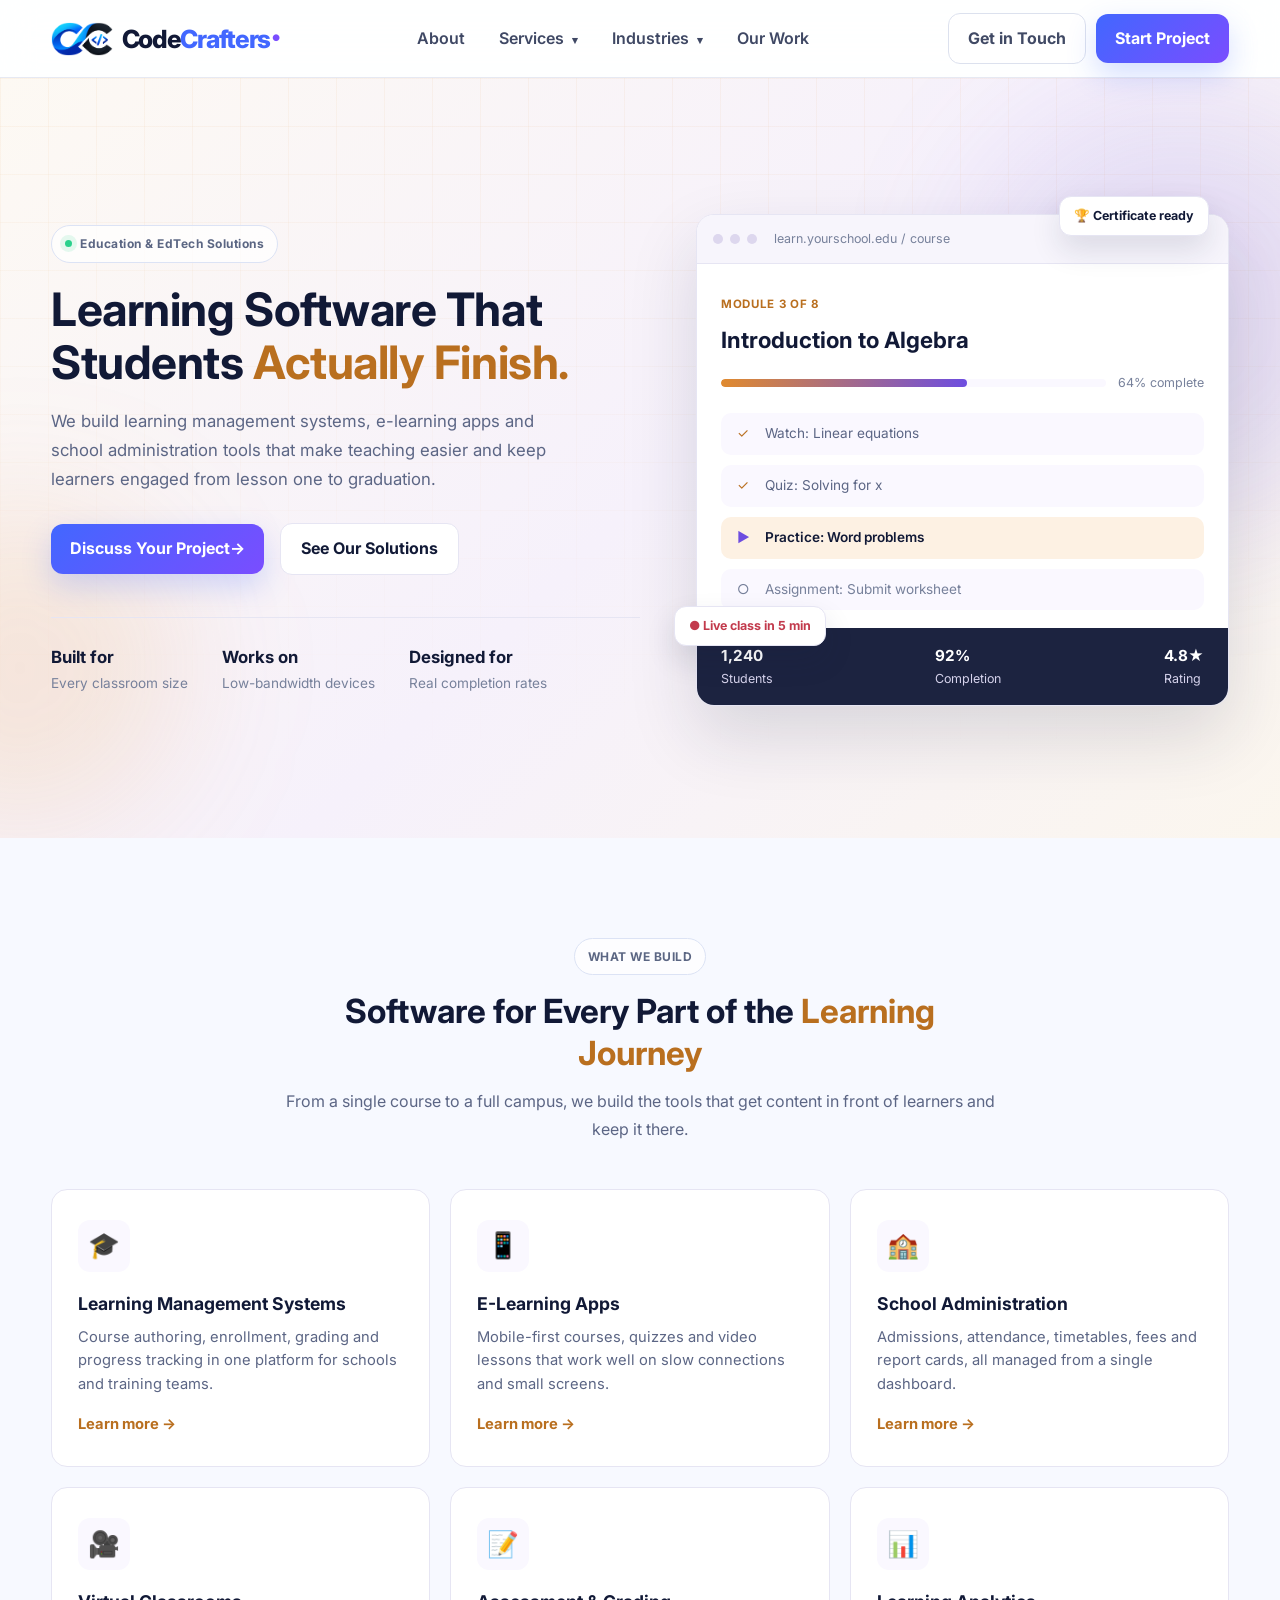
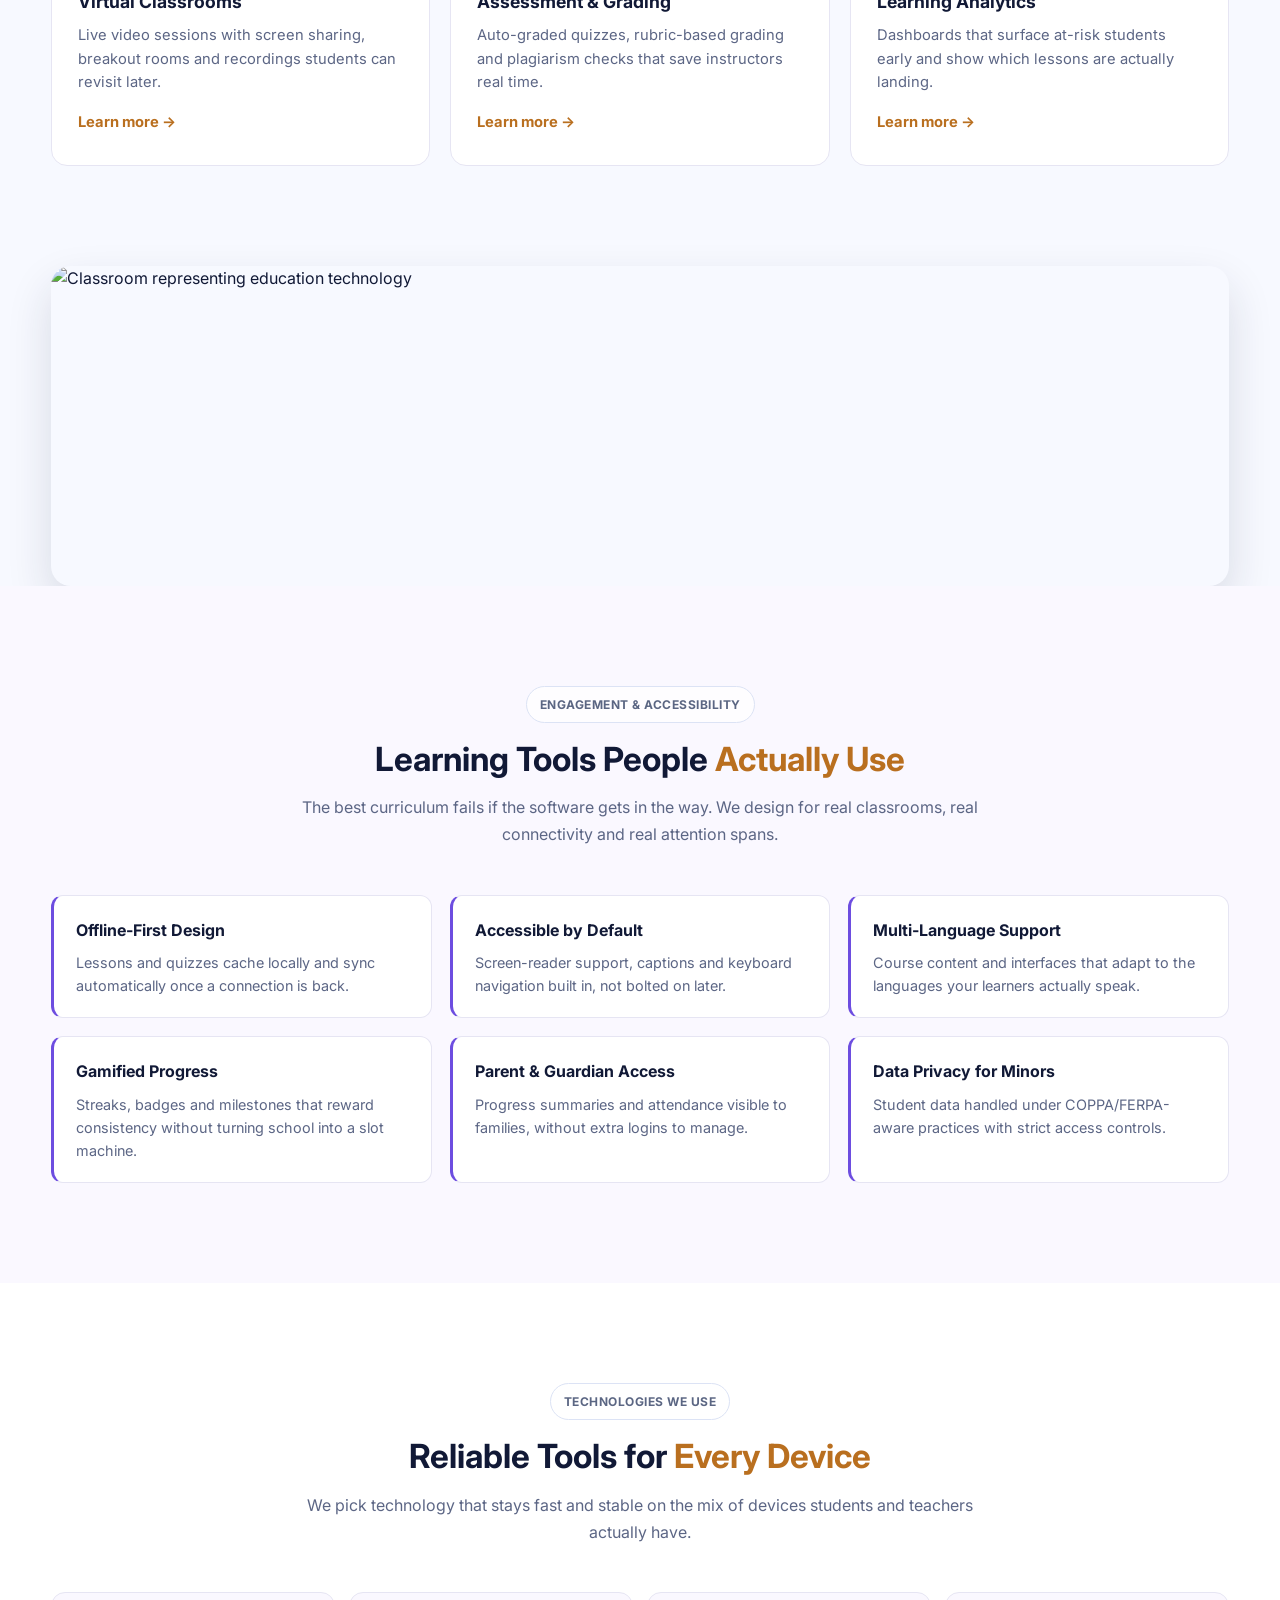
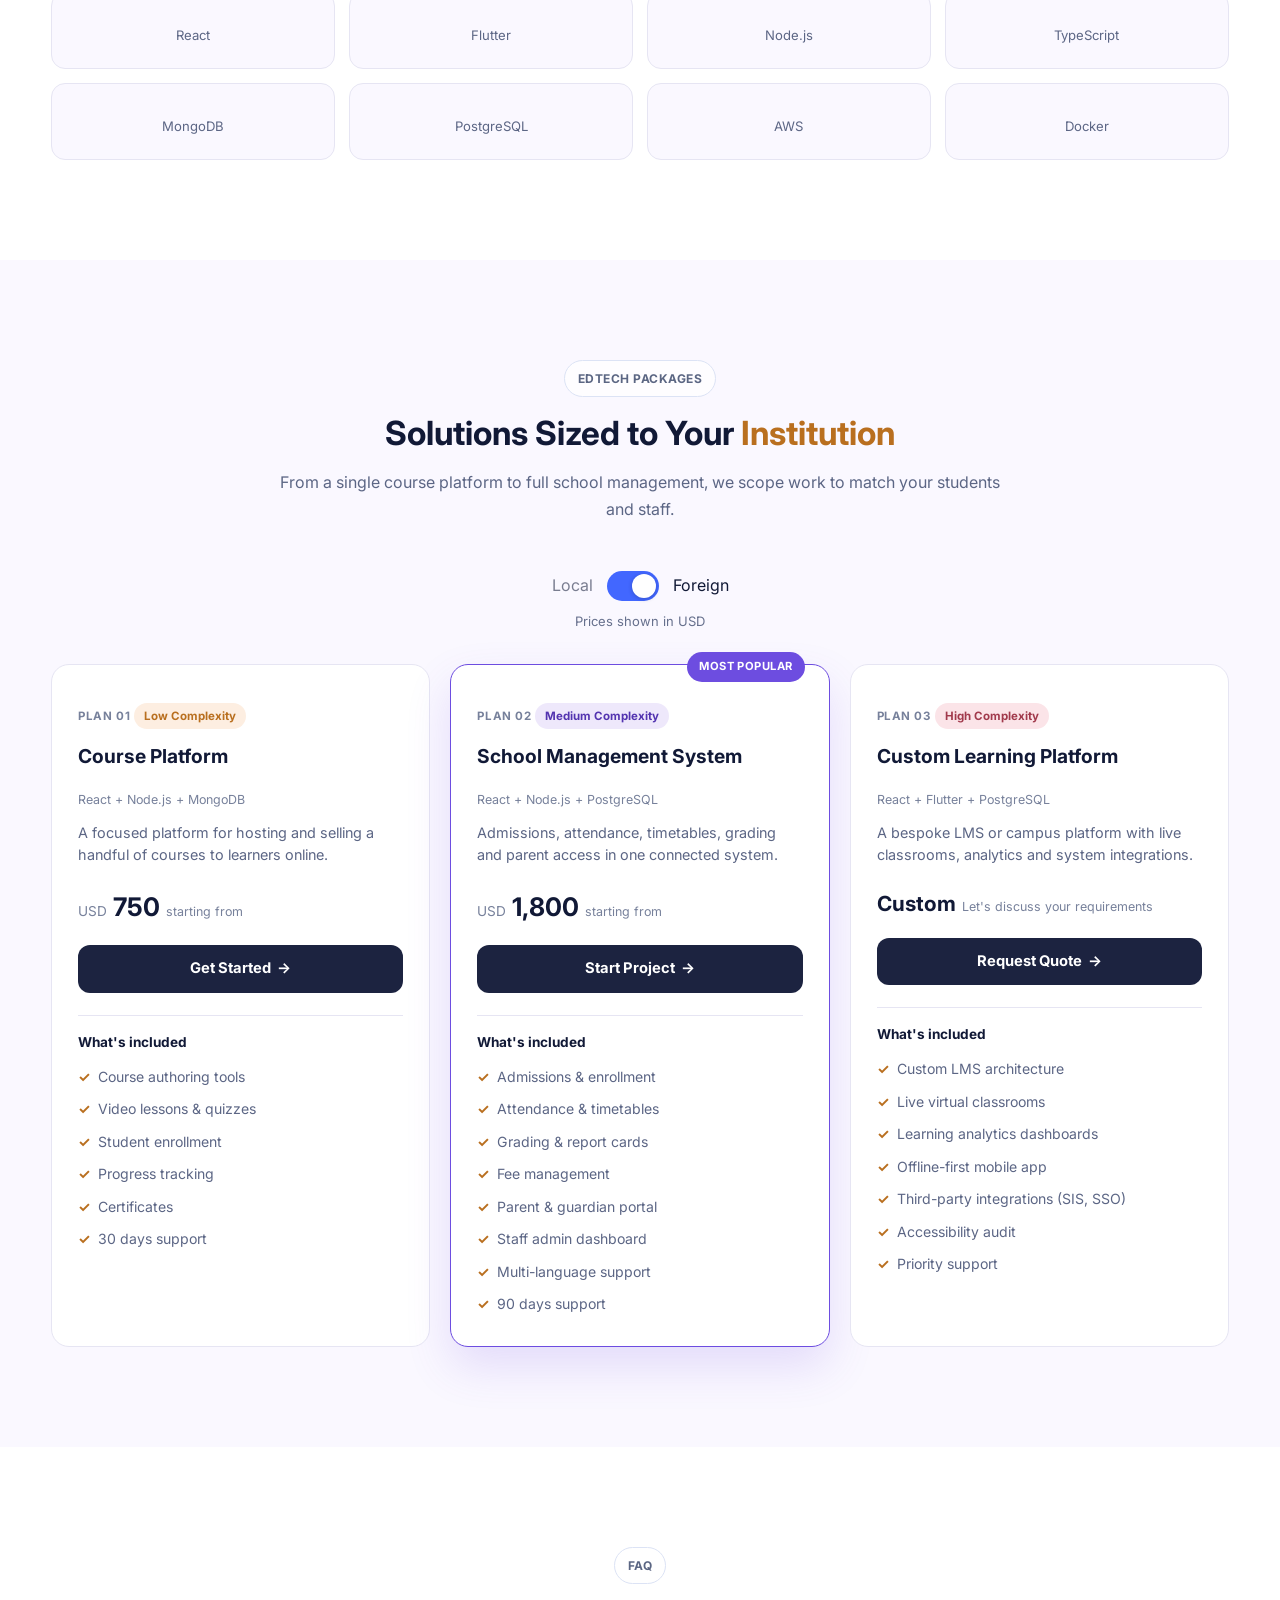
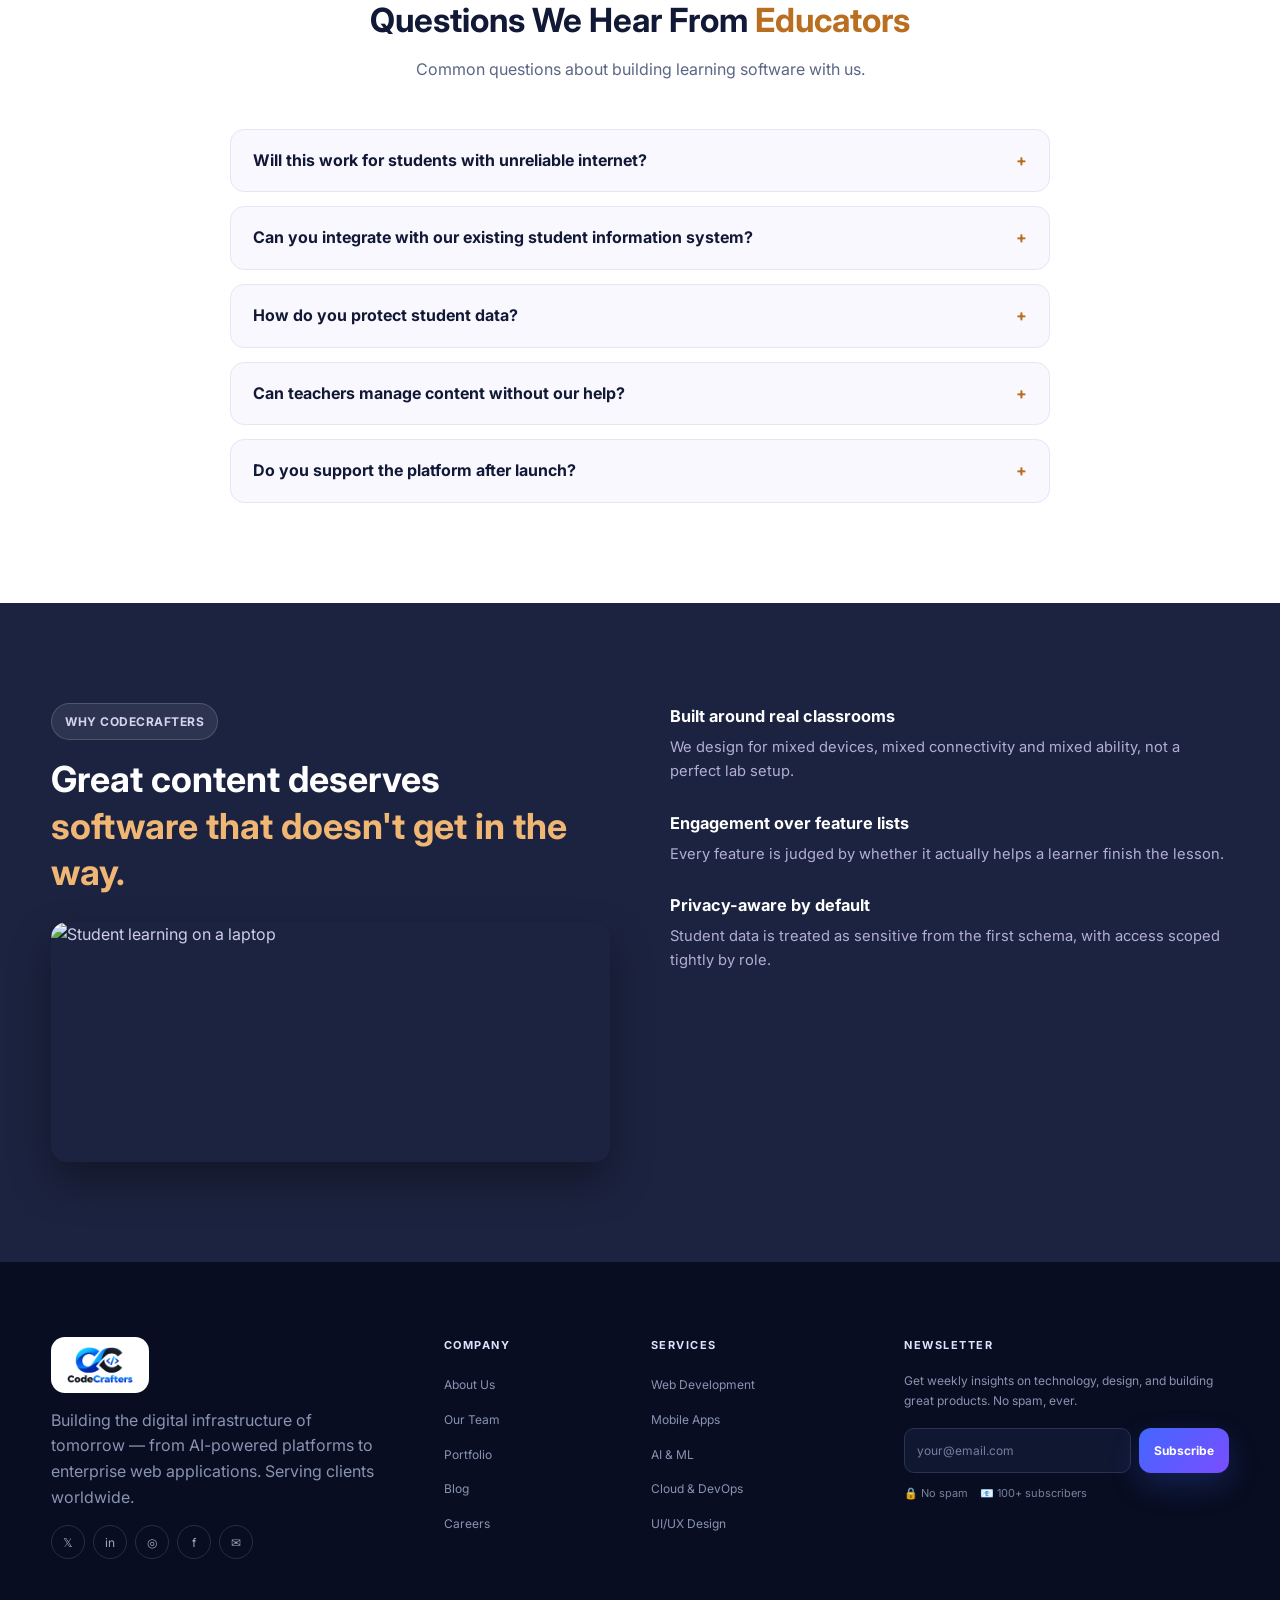
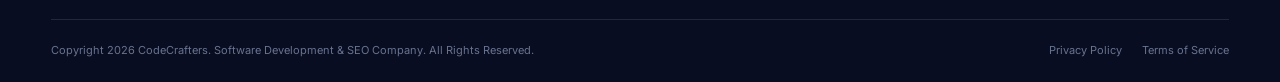
==== commit ad01af3d: "Update Domain" ====
--- a/education.html
+++ b/education.html
@@ -6,18 +6,18 @@
     <meta name="description" content="EdTech and education software development — learning management systems, e-learning apps and school administration software.">
     <meta name="keywords" content="EdTech software development, e-learning app development, learning management system, school management software, virtual classroom software">
     <meta name="robots" content="index, follow, max-snippet:-1, max-image-preview:large, max-video-preview:-1">
-    <link rel="canonical" href="https://codecrafters.gt.tc/education.html">
+    <link rel="canonical" href="https://codecrafters.com.lk/education.html">
     <meta property="og:type" content="website">
     <meta property="og:site_name" content="CodeCrafters">
     <meta property="og:locale" content="en_US">
     <meta property="og:title" content="EdTech & Education Software Solutions | CodeCrafters">
     <meta property="og:description" content="EdTech and education software development — learning management systems, e-learning apps and school administration software.">
-    <meta property="og:url" content="https://codecrafters.gt.tc/education.html">
-    <meta property="og:image" content="https://codecrafters.gt.tc/img/logo.png">
+    <meta property="og:url" content="https://codecrafters.com.lk/education.html">
+    <meta property="og:image" content="https://codecrafters.com.lk/img/logo.png">
     <meta name="twitter:card" content="summary_large_image">
     <meta name="twitter:title" content="EdTech & Education Software Solutions | CodeCrafters">
     <meta name="twitter:description" content="EdTech and education software development — learning management systems, e-learning apps and school administration software.">
-    <meta name="twitter:image" content="https://codecrafters.gt.tc/img/logo.png">
+    <meta name="twitter:image" content="https://codecrafters.com.lk/img/logo.png">
     <title>EdTech & Education Software Solutions | CodeCrafters</title>
     <link rel="icon" type="image/png" href="img/favicon-32.png" sizes="32x32">
     <link rel="apple-touch-icon" href="img/favicon-192.png">
@@ -28,12 +28,12 @@
 {
   "@context": "https://schema.org",
   "@type": "ProfessionalService",
-  "@id": "https://codecrafters.gt.tc/#organization",
+  "@id": "https://codecrafters.com.lk/#organization",
   "name": "CodeCrafters",
-  "url": "https://codecrafters.gt.tc/",
-  "logo": "https://codecrafters.gt.tc/img/logo.png",
-  "image": "https://codecrafters.gt.tc/img/logo.png",
-  "email": "hello@codecrafters.com",
+  "url": "https://codecrafters.com.lk/",
+  "logo": "https://codecrafters.com.lk/img/logo.png",
+  "image": "https://codecrafters.com.lk/img/logo.png",
+  "email": "hello@codecrafters.com.lk",
   "description": "CodeCrafters is a software development, web design, mobile app development, and SEO company serving clients worldwide.",
   "priceRange": "$$",
   "areaServed": "Worldwide",
@@ -56,7 +56,7 @@
   "@type": "Service",
   "serviceType": "Education Software Development",
   "provider": {
-    "@id": "https://codecrafters.gt.tc/#organization"
+    "@id": "https://codecrafters.com.lk/#organization"
   },
   "areaServed": "Worldwide",
   "name": "EdTech & Education Software Solutions",
@@ -72,19 +72,19 @@
       "@type": "ListItem",
       "position": 1,
       "name": "Home",
-      "item": "https://codecrafters.gt.tc/"
+      "item": "https://codecrafters.com.lk/"
     },
     {
       "@type": "ListItem",
       "position": 2,
       "name": "Industries",
-      "item": "https://codecrafters.gt.tc/#industries"
+      "item": "https://codecrafters.com.lk/#industries"
     },
     {
       "@type": "ListItem",
       "position": 3,
       "name": "Education",
-      "item": "https://codecrafters.gt.tc/education.html"
+      "item": "https://codecrafters.com.lk/education.html"
     }
   ]
 }
